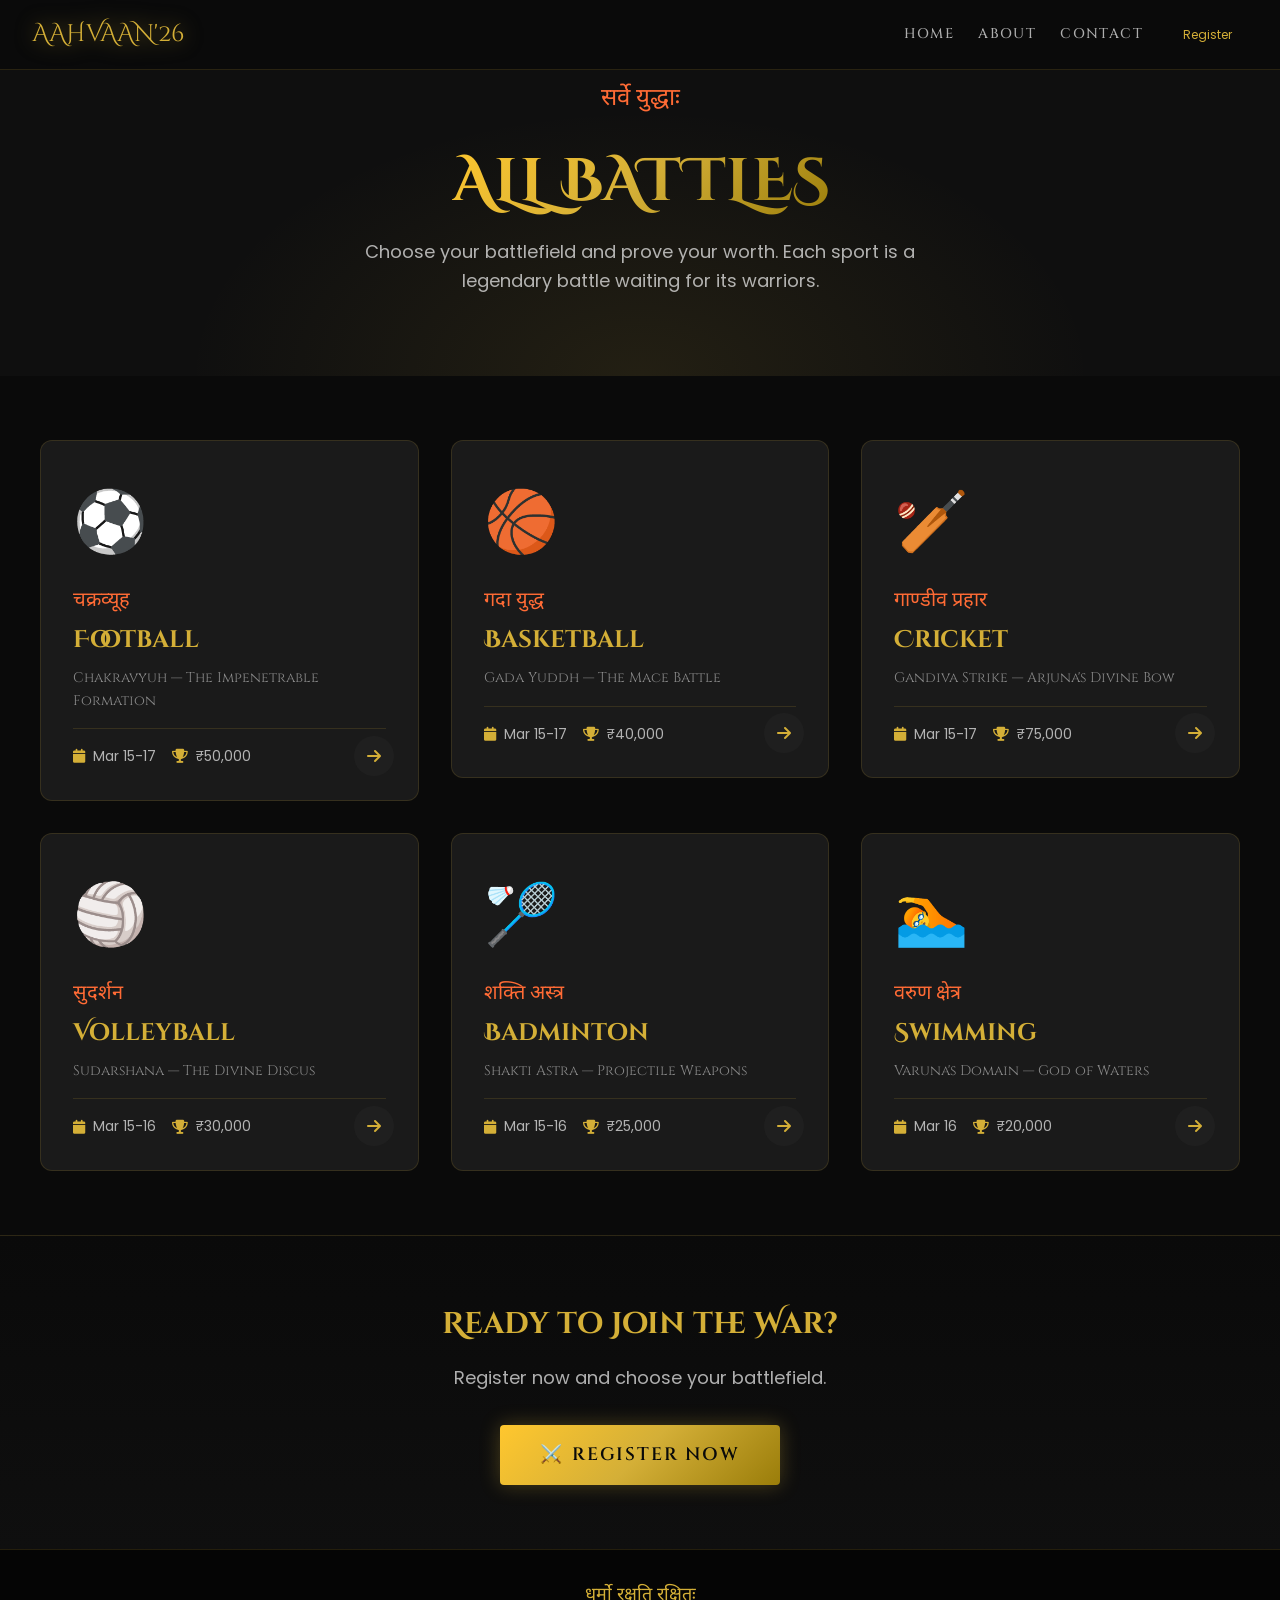
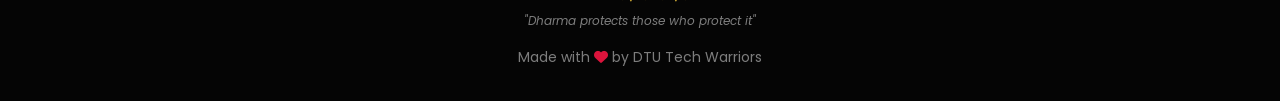
==== events.html @ fdb8b576 "Initial commit: Mahabharata themed website" ====
<!DOCTYPE html>
<html lang="en">

<head>
    <meta charset="UTF-8">
    <meta name="viewport" content="width=device-width, initial-scale=1.0">
    <title>All Battles | AAHVAAN'26</title>
    <meta name="description"
        content="Explore all sports events at AAHVAAN'26 - DTU's epic sports festival themed around the Mahabharata.">

    <link rel="icon" type="image/x-icon"
        href="data:image/svg+xml,<svg xmlns='http://www.w3.org/2000/svg' viewBox='0 0 100 100'><text y='.9em' font-size='90'>⚔️</text></svg>">
    <link href="https://cdnjs.cloudflare.com/ajax/libs/font-awesome/6.4.0/css/all.min.css" rel="stylesheet">
    <link rel="stylesheet" href="css/mahabharata-theme.css">
    <link rel="stylesheet" href="css/sections.css">
    <link rel="stylesheet" href="css/event-page.css">
    <link rel="stylesheet" href="css/responsive.css">

    <style>
        .events-hero {
            min-height: 40vh;
            display: flex;
            flex-direction: column;
            align-items: center;
            justify-content: center;
            text-align: center;
            padding: var(--space-20) var(--space-4);
            background:
                radial-gradient(ellipse at 50% 100%, rgba(212, 175, 55, 0.1) 0%, transparent 50%),
                var(--dark-600);
        }

        .events-hero-title {
            font-family: var(--font-display);
            font-size: clamp(var(--font-size-4xl), 8vw, var(--font-size-6xl));
            background: var(--gradient-gold);
            -webkit-background-clip: text;
            -webkit-text-fill-color: transparent;
            background-clip: text;
            margin-bottom: var(--space-2);
        }

        .events-hero-sanskrit {
            font-family: var(--font-hindi);
            font-size: var(--font-size-2xl);
            color: var(--fire-500);
            margin-bottom: var(--space-4);
        }

        .events-hero-subtitle {
            font-family: var(--font-body);
            font-size: var(--font-size-lg);
            color: var(--color-text-secondary);
            max-width: 600px;
        }

        .events-grid-section {
            background: var(--dark-700);
            padding: var(--space-16) var(--space-4);
        }

        .events-grid-container {
            max-width: 1200px;
            margin: 0 auto;
        }

        .events-grid {
            display: grid;
            grid-template-columns: repeat(auto-fill, minmax(350px, 1fr));
            gap: var(--space-8);
        }

        .event-card-link {
            text-decoration: none;
            display: block;
        }

        .event-grid-card {
            position: relative;
            padding: var(--space-8);
            background: var(--dark-400);
            border: 1px solid var(--color-border-subtle);
            border-radius: var(--radius-lg);
            transition: all var(--transition-base);
            overflow: hidden;
        }

        .event-grid-card::before {
            content: '';
            position: absolute;
            top: 0;
            left: 0;
            right: 0;
            height: 4px;
            background: var(--gradient-gold);
            opacity: 0;
            transition: opacity var(--transition-base);
        }

        .event-grid-card:hover {
            border-color: var(--gold-500);
            transform: translateY(-5px);
            box-shadow: var(--shadow-gold);
        }

        .event-grid-card:hover::before {
            opacity: 1;
        }

        .event-card-icon {
            font-size: 60px;
            margin-bottom: var(--space-4);
        }

        .event-card-sanskrit {
            font-family: var(--font-hindi);
            font-size: var(--font-size-xl);
            color: var(--fire-500);
            margin-bottom: var(--space-1);
        }

        .event-card-name {
            font-family: var(--font-display);
            font-size: var(--font-size-2xl);
            color: var(--gold-500);
            margin-bottom: var(--space-2);
        }

        .event-card-battle {
            font-family: var(--font-heading);
            font-size: var(--font-size-sm);
            color: var(--color-text-muted);
            margin-bottom: var(--space-4);
        }

        .event-card-meta {
            display: flex;
            flex-wrap: wrap;
            gap: var(--space-4);
            padding-top: var(--space-4);
            border-top: 1px solid var(--color-border-subtle);
        }

        .event-card-meta-item {
            display: flex;
            align-items: center;
            gap: var(--space-2);
            font-size: var(--font-size-sm);
            color: var(--color-text-secondary);
        }

        .event-card-meta-item i {
            color: var(--gold-500);
        }

        .event-card-arrow {
            position: absolute;
            bottom: var(--space-6);
            right: var(--space-6);
            width: 40px;
            height: 40px;
            display: flex;
            align-items: center;
            justify-content: center;
            background: var(--dark-300);
            border-radius: var(--radius-full);
            color: var(--gold-500);
            transition: all var(--transition-base);
        }

        .event-grid-card:hover .event-card-arrow {
            background: var(--gold-500);
            color: var(--dark-700);
        }

        @media (max-width: 768px) {
            .events-grid {
                grid-template-columns: 1fr;
            }
        }
    </style>
</head>

<body>

    <nav class="nav" id="nav">
        <div class="left">
            <a href="index.html"
                style="font-family: var(--font-display); font-size: 1.5rem; color: var(--gold-500); filter: var(--glow-gold); text-decoration: none;">AAHVAAN'26</a>
        </div>
        <div class="right">
            <a class="nav-link" href="index.html">Home</a>
            <a class="nav-link" href="index.html#about">About</a>
            <a class="nav-link" href="index.html#contact">Contact</a>
            <a class="regist" href="register.html">Register</a>
        </div>
    </nav>

    <section class="events-hero">
        <div class="events-hero-sanskrit">सर्वे युद्धाः</div>
        <h1 class="events-hero-title">ALL BATTLES</h1>
        <p class="events-hero-subtitle">Choose your battlefield and prove your worth. Each sport is a legendary battle
            waiting for its warriors.</p>
    </section>

    <section class="events-grid-section">
        <div class="events-grid-container">
            <div class="events-grid">

                <a href="events/football.html" class="event-card-link">
                    <div class="event-grid-card">
                        <div class="event-card-icon">⚽</div>
                        <div class="event-card-sanskrit">चक्रव्यूह</div>
                        <h2 class="event-card-name">Football</h2>
                        <p class="event-card-battle">Chakravyuh — The Impenetrable Formation</p>
                        <div class="event-card-meta">
                            <div class="event-card-meta-item"><i class="fas fa-calendar"></i> Mar 15-17</div>
                            <div class="event-card-meta-item"><i class="fas fa-trophy"></i> ₹50,000</div>
                        </div>
                        <div class="event-card-arrow"><i class="fas fa-arrow-right"></i></div>
                    </div>
                </a>

                <a href="events/basketball.html" class="event-card-link">
                    <div class="event-grid-card">
                        <div class="event-card-icon">🏀</div>
                        <div class="event-card-sanskrit">गदा युद्ध</div>
                        <h2 class="event-card-name">Basketball</h2>
                        <p class="event-card-battle">Gada Yuddh — The Mace Battle</p>
                        <div class="event-card-meta">
                            <div class="event-card-meta-item"><i class="fas fa-calendar"></i> Mar 15-17</div>
                            <div class="event-card-meta-item"><i class="fas fa-trophy"></i> ₹40,000</div>
                        </div>
                        <div class="event-card-arrow"><i class="fas fa-arrow-right"></i></div>
                    </div>
                </a>

                <a href="events/cricket.html" class="event-card-link">
                    <div class="event-grid-card">
                        <div class="event-card-icon">🏏</div>
                        <div class="event-card-sanskrit">गाण्डीव प्रहार</div>
                        <h2 class="event-card-name">Cricket</h2>
                        <p class="event-card-battle">Gandiva Strike — Arjuna's Divine Bow</p>
                        <div class="event-card-meta">
                            <div class="event-card-meta-item"><i class="fas fa-calendar"></i> Mar 15-17</div>
                            <div class="event-card-meta-item"><i class="fas fa-trophy"></i> ₹75,000</div>
                        </div>
                        <div class="event-card-arrow"><i class="fas fa-arrow-right"></i></div>
                    </div>
                </a>

                <a href="events/volleyball.html" class="event-card-link">
                    <div class="event-grid-card">
                        <div class="event-card-icon">🏐</div>
                        <div class="event-card-sanskrit">सुदर्शन</div>
                        <h2 class="event-card-name">Volleyball</h2>
                        <p class="event-card-battle">Sudarshana — The Divine Discus</p>
                        <div class="event-card-meta">
                            <div class="event-card-meta-item"><i class="fas fa-calendar"></i> Mar 15-16</div>
                            <div class="event-card-meta-item"><i class="fas fa-trophy"></i> ₹30,000</div>
                        </div>
                        <div class="event-card-arrow"><i class="fas fa-arrow-right"></i></div>
                    </div>
                </a>

                <a href="events/badminton.html" class="event-card-link">
                    <div class="event-grid-card">
                        <div class="event-card-icon">🏸</div>
                        <div class="event-card-sanskrit">शक्ति अस्त्र</div>
                        <h2 class="event-card-name">Badminton</h2>
                        <p class="event-card-battle">Shakti Astra — Projectile Weapons</p>
                        <div class="event-card-meta">
                            <div class="event-card-meta-item"><i class="fas fa-calendar"></i> Mar 15-16</div>
                            <div class="event-card-meta-item"><i class="fas fa-trophy"></i> ₹25,000</div>
                        </div>
                        <div class="event-card-arrow"><i class="fas fa-arrow-right"></i></div>
                    </div>
                </a>

                <a href="events/swimming.html" class="event-card-link">
                    <div class="event-grid-card">
                        <div class="event-card-icon">🏊</div>
                        <div class="event-card-sanskrit">वरुण क्षेत्र</div>
                        <h2 class="event-card-name">Swimming</h2>
                        <p class="event-card-battle">Varuna's Domain — God of Waters</p>
                        <div class="event-card-meta">
                            <div class="event-card-meta-item"><i class="fas fa-calendar"></i> Mar 16</div>
                            <div class="event-card-meta-item"><i class="fas fa-trophy"></i> ₹20,000</div>
                        </div>
                        <div class="event-card-arrow"><i class="fas fa-arrow-right"></i></div>
                    </div>
                </a>

            </div>
        </div>
    </section>

    <section class="register-cta">
        <h2 class="register-cta-title">Ready to Join the War?</h2>
        <p class="register-cta-text">Register now and choose your battlefield.</p>
        <a href="register.html" class="btn-war"><span>⚔️</span> Register Now</a>
    </section>

    <footer>
        <div class="footer-quote">
            <div class="footer-quote-sanskrit">धर्मो रक्षति रक्षितः</div>
            <div class="footer-quote-english">"Dharma protects those who protect it"</div>
        </div>
        <div class="love">Made with <i class="fa fa-heart"></i> by DTU Tech Warriors</div>
    </footer>

    <script src="js/main.js"></script>
</body>

</html>
---- css/mahabharata-theme.css ----
/* ====================================
   AAHVAAN'26 - MAHABHARATA THEME
   Epic Kurukshetra Battlefield Aesthetics
   ==================================== */

/* Google Fonts Import */
@import url('https://fonts.googleapis.com/css2?family=Cinzel+Decorative:wght@400;700;900&family=Cinzel:wght@400;500;600;700&family=Poppins:wght@300;400;500;600;700&family=Noto+Sans+Devanagari:wght@400;500;600;700&display=swap');

:root {
    /* ========================================
       KURUKSHETRA COLOR PALETTE
       ======================================== */
    
    /* Primary Colors - Royal Golds */
    --gold-50: #FFF9E6;
    --gold-100: #FFEFB8;
    --gold-200: #FFE08A;
    --gold-300: #FFD15C;
    --gold-400: #FFC72E;
    --gold-500: #D4AF37; /* Royal Gold - Primary */
    --gold-600: #B8960F;
    --gold-700: #9A7D0A;
    --gold-800: #7C6408;
    --gold-900: #5E4B06;
    
    /* War Crimsons */
    --crimson-50: #FFE5E5;
    --crimson-100: #FFCCCC;
    --crimson-200: #FF9999;
    --crimson-300: #FF6666;
    --crimson-400: #FF3333;
    --crimson-500: #DC143C; /* Blood Crimson */
    --crimson-600: #B91C1C;
    --crimson-700: #8B0000; /* Deep Blood */
    --crimson-800: #5C0000;
    --crimson-900: #2D0000;
    
    /* Fire & Ember */
    --fire-50: #FFF7ED;
    --fire-100: #FFEDD5;
    --fire-200: #FED7AA;
    --fire-300: #FDBA74;
    --fire-400: #FB923C;
    --fire-500: #FF6B35; /* Deep Saffron */
    --fire-600: #EA580C;
    --fire-700: #C2410C;
    --fire-800: #9A3412;
    --fire-900: #7C2D12;
    
    /* Bronze & Metallic */
    --bronze-50: #FDF4E7;
    --bronze-100: #F9E4C8;
    --bronze-200: #F2CFA0;
    --bronze-300: #E6B578;
    --bronze-400: #D69E5C;
    --bronze-500: #CD7F32; /* Ancient Bronze */
    --bronze-600: #A66429;
    --bronze-700: #7F4C20;
    --bronze-800: #593517;
    --bronze-900: #33200E;
    
    /* Dark Battlefield */
    --dark-50: #3A3A3A;
    --dark-100: #2F2F2F;
    --dark-200: #2A2A2A; /* Ash */
    --dark-300: #1F1F1F;
    --dark-400: #1A1A1A; /* Smoke Gray */
    --dark-500: #141414;
    --dark-600: #0F0F0F;
    --dark-700: #0A0A0A; /* Midnight Black */
    --dark-800: #050505;
    --dark-900: #000000;
    
    /* Ember Orange */
    --ember: #FF4500;
    --ember-glow: rgba(255, 69, 0, 0.6);
    
    /* ========================================
       SEMANTIC COLOR TOKENS
       ======================================== */
    --color-background: var(--dark-700);
    --color-surface: var(--dark-400);
    --color-surface-elevated: var(--dark-200);
    --color-text: #F5F5F5;
    --color-text-secondary: rgba(245, 245, 245, 0.7);
    --color-text-muted: rgba(245, 245, 245, 0.5);
    --color-primary: var(--gold-500);
    --color-primary-hover: var(--gold-400);
    --color-primary-active: var(--gold-600);
    --color-accent: var(--fire-500);
    --color-accent-hover: var(--fire-400);
    --color-danger: var(--crimson-500);
    --color-border: rgba(212, 175, 55, 0.3);
    --color-border-subtle: rgba(212, 175, 55, 0.15);
    
    /* ========================================
       GRADIENT DEFINITIONS
       ======================================== */
    --gradient-gold: linear-gradient(135deg, var(--gold-400) 0%, var(--gold-500) 50%, var(--gold-700) 100%);
    --gradient-gold-shine: linear-gradient(90deg, transparent 0%, rgba(255, 255, 255, 0.4) 50%, transparent 100%);
    --gradient-fire: linear-gradient(135deg, var(--fire-400) 0%, var(--fire-500) 50%, var(--crimson-600) 100%);
    --gradient-battlefield: linear-gradient(180deg, 
        var(--dark-700) 0%, 
        var(--dark-600) 30%, 
        rgba(139, 0, 0, 0.1) 60%, 
        var(--dark-700) 100%);
    --gradient-smoke: linear-gradient(180deg, 
        transparent 0%, 
        rgba(26, 26, 26, 0.5) 50%, 
        rgba(10, 10, 10, 0.9) 100%);
    --gradient-hero-overlay: linear-gradient(180deg,
        rgba(10, 10, 10, 0.3) 0%,
        rgba(10, 10, 10, 0.1) 40%,
        rgba(10, 10, 10, 0.5) 70%,
        rgba(10, 10, 10, 0.95) 100%);
    
    /* ========================================
       TYPOGRAPHY
       ======================================== */
    --font-display: 'Cinzel Decorative', serif;
    --font-heading: 'Cinzel', serif;
    --font-body: 'Poppins', sans-serif;
    --font-hindi: 'Noto Sans Devanagari', sans-serif;
    
    --font-size-xs: 0.75rem;
    --font-size-sm: 0.875rem;
    --font-size-base: 1rem;
    --font-size-lg: 1.125rem;
    --font-size-xl: 1.25rem;
    --font-size-2xl: 1.5rem;
    --font-size-3xl: 1.875rem;
    --font-size-4xl: 2.25rem;
    --font-size-5xl: 3rem;
    --font-size-6xl: 3.75rem;
    --font-size-7xl: 4.5rem;
    --font-size-8xl: 6rem;
    
    --font-weight-light: 300;
    --font-weight-normal: 400;
    --font-weight-medium: 500;
    --font-weight-semibold: 600;
    --font-weight-bold: 700;
    --font-weight-black: 900;
    
    /* ========================================
       SPACING
       ======================================== */
    --space-1: 0.25rem;
    --space-2: 0.5rem;
    --space-3: 0.75rem;
    --space-4: 1rem;
    --space-5: 1.25rem;
    --space-6: 1.5rem;
    --space-8: 2rem;
    --space-10: 2.5rem;
    --space-12: 3rem;
    --space-16: 4rem;
    --space-20: 5rem;
    --space-24: 6rem;
    
    /* ========================================
       EFFECTS & SHADOWS
       ======================================== */
    --shadow-gold: 0 0 20px rgba(212, 175, 55, 0.3);
    --shadow-gold-strong: 0 0 40px rgba(212, 175, 55, 0.5);
    --shadow-ember: 0 0 30px rgba(255, 69, 0, 0.4);
    --shadow-crimson: 0 0 20px rgba(220, 20, 60, 0.3);
    --shadow-dark: 0 10px 40px rgba(0, 0, 0, 0.5);
    --shadow-card: 0 4px 20px rgba(0, 0, 0, 0.4), 0 0 1px rgba(212, 175, 55, 0.3);
    
    --glow-gold: drop-shadow(0 0 10px rgba(212, 175, 55, 0.6));
    --glow-fire: drop-shadow(0 0 15px rgba(255, 107, 53, 0.5));
    --glow-ember: drop-shadow(0 0 20px rgba(255, 69, 0, 0.7));
    
    /* ========================================
       BORDERS & RADIUS
       ======================================== */
    --radius-sm: 4px;
    --radius-md: 8px;
    --radius-lg: 12px;
    --radius-xl: 16px;
    --radius-2xl: 24px;
    --radius-full: 9999px;
    
    --border-ornate: 2px solid var(--gold-500);
    --border-subtle: 1px solid var(--color-border-subtle);
    
    /* ========================================
       TRANSITIONS
       ======================================== */
    --transition-fast: 150ms ease;
    --transition-base: 250ms ease;
    --transition-slow: 400ms ease;
    --transition-epic: 800ms cubic-bezier(0.16, 1, 0.3, 1);
    
    /* ========================================
       Z-INDEX LAYERS
       ======================================== */
    --z-background: -1;
    --z-base: 0;
    --z-particles: 10;
    --z-content: 20;
    --z-header: 100;
    --z-overlay: 500;
    --z-modal: 1000;
    --z-loader: 9999;
}

/* ========================================
   BASE RESETS
   ======================================== */
*, *::before, *::after {
    margin: 0;
    padding: 0;
    box-sizing: border-box;
}

html {
    scroll-behavior: smooth;
    scrollbar-width: thin;
    scrollbar-color: var(--gold-500) var(--dark-600);
    font-size: 16px;
}

html::-webkit-scrollbar {
    width: 8px;
}

html::-webkit-scrollbar-track {
    background: var(--dark-600);
}

html::-webkit-scrollbar-thumb {
    background: var(--gold-500);
    border-radius: var(--radius-full);
}

html::-webkit-scrollbar-thumb:hover {
    background: var(--gold-400);
}

body {
    font-family: var(--font-body);
    background: var(--color-background);
    color: var(--color-text);
    line-height: 1.6;
    overflow-x: hidden;
    min-height: 100vh;
}

img {
    max-width: 100%;
    height: auto;
    display: block;
}

a {
    color: var(--color-primary);
    text-decoration: none;
    transition: color var(--transition-fast);
}

a:hover {
    color: var(--color-primary-hover);
}

/* ========================================
   TYPOGRAPHY UTILITIES
   ======================================== */
.font-display {
    font-family: var(--font-display);
}

.font-heading {
    font-family: var(--font-heading);
}

.font-hindi {
    font-family: var(--font-hindi);
}

.text-gold {
    color: var(--gold-500);
}

.text-gradient-gold {
    background: var(--gradient-gold);
    -webkit-background-clip: text;
    -webkit-text-fill-color: transparent;
    background-clip: text;
}

.text-fire {
    color: var(--fire-500);
}

.text-crimson {
    color: var(--crimson-500);
}

/* ========================================
   BUTTON STYLES
   ======================================== */
.btn-war {
    display: inline-flex;
    align-items: center;
    justify-content: center;
    gap: var(--space-2);
    padding: var(--space-3) var(--space-6);
    font-family: var(--font-heading);
    font-size: var(--font-size-sm);
    font-weight: var(--font-weight-semibold);
    text-transform: uppercase;
    letter-spacing: 0.1em;
    color: var(--dark-700);
    background: var(--gradient-gold);
    border: none;
    border-radius: var(--radius-sm);
    cursor: pointer;
    position: relative;
    overflow: hidden;
    transition: all var(--transition-base);
    box-shadow: var(--shadow-gold);
}

.btn-war::before {
    content: '';
    position: absolute;
    top: 0;
    left: -100%;
    width: 100%;
    height: 100%;
    background: var(--gradient-gold-shine);
    transition: left var(--transition-slow);
}

.btn-war:hover {
    transform: translateY(-2px);
    box-shadow: var(--shadow-gold-strong);
}

.btn-war:hover::before {
    left: 100%;
}

.btn-war:active {
    transform: translateY(0);
}

.btn-war-outline {
    display: inline-flex;
    align-items: center;
    justify-content: center;
    gap: var(--space-2);
    padding: var(--space-3) var(--space-6);
    font-family: var(--font-heading);
    font-size: var(--font-size-sm);
    font-weight: var(--font-weight-semibold);
    text-transform: uppercase;
    letter-spacing: 0.1em;
    color: var(--gold-500);
    background: transparent;
    border: 2px solid var(--gold-500);
    border-radius: var(--radius-sm);
    cursor: pointer;
    transition: all var(--transition-base);
}

.btn-war-outline:hover {
    background: var(--gold-500);
    color: var(--dark-700);
    box-shadow: var(--shadow-gold);
}

/* ========================================
   KEYFRAME ANIMATIONS
   ======================================== */

/* Ember Float Animation */
@keyframes emberFloat {
    0% {
        transform: translateY(100vh) translateX(0) scale(0);
        opacity: 0;
    }
    10% {
        opacity: 1;
        transform: translateY(90vh) translateX(10px) scale(1);
    }
    90% {
        opacity: 0.8;
    }
    100% {
        transform: translateY(-10vh) translateX(-20px) scale(0.5);
        opacity: 0;
    }
}

/* Arrow Rain Animation */
@keyframes arrowFall {
    0% {
        transform: translateY(-100px) translateX(-50px) rotate(45deg);
        opacity: 0;
    }
    10% {
        opacity: 0.6;
    }
    90% {
        opacity: 0.4;
    }
    100% {
        transform: translateY(100vh) translateX(100px) rotate(45deg);
        opacity: 0;
    }
}

/* Smoke Drift */
@keyframes smokeDrift {
    0% {
        transform: translateX(0) translateY(0) scale(1);
        opacity: 0.3;
    }
    50% {
        transform: translateX(30px) translateY(-20px) scale(1.2);
        opacity: 0.2;
    }
    100% {
        transform: translateX(0) translateY(0) scale(1);
        opacity: 0.3;
    }
}

/* Golden Pulse */
@keyframes goldenPulse {
    0%, 100% {
        box-shadow: 0 0 20px rgba(212, 175, 55, 0.3);
    }
    50% {
        box-shadow: 0 0 40px rgba(212, 175, 55, 0.6);
    }
}

/* Fire Flicker */
@keyframes fireFlicker {
    0%, 100% {
        opacity: 1;
        filter: brightness(1);
    }
    25% {
        opacity: 0.9;
        filter: brightness(1.1);
    }
    50% {
        opacity: 1;
        filter: brightness(0.95);
    }
    75% {
        opacity: 0.95;
        filter: brightness(1.05);
    }
}

/* Lightning Flash */
@keyframes lightningFlash {
    0%, 100% {
        opacity: 0;
    }
    5% {
        opacity: 1;
    }
    10% {
        opacity: 0;
    }
    15% {
        opacity: 0.8;
    }
    20% {
        opacity: 0;
    }
}

/* Warrior Idle Animation */
@keyframes warriorIdle {
    0%, 100% {
        transform: translateY(0);
    }
    50% {
        transform: translateY(-5px);
    }
}

/* Text Reveal */
@keyframes textReveal {
    0% {
        clip-path: inset(0 100% 0 0);
    }
    100% {
        clip-path: inset(0 0 0 0);
    }
}

/* Fade In Up */
@keyframes fadeInUp {
    0% {
        opacity: 0;
        transform: translateY(30px);
    }
    100% {
        opacity: 1;
        transform: translateY(0);
    }
}

/* Scale In */
@keyframes scaleIn {
    0% {
        opacity: 0;
        transform: scale(0.9);
    }
    100% {
        opacity: 1;
        transform: scale(1);
    }
}

/* Rotate Slow */
@keyframes rotateSlow {
    0% {
        transform: rotate(0deg);
    }
    100% {
        transform: rotate(360deg);
    }
}

/* Shimmer Effect */
@keyframes shimmer {
    0% {
        background-position: -200% center;
    }
    100% {
        background-position: 200% center;
    }
}

/* War Drums Pulse */
@keyframes warDrumPulse {
    0%, 100% {
        transform: scale(1);
    }
    10% {
        transform: scale(1.02);
    }
    20% {
        transform: scale(1);
    }
}

/* ========================================
   PARTICLE CONTAINERS
   ======================================== */
.ember-container {
    position: fixed;
    top: 0;
    left: 0;
    width: 100%;
    height: 100%;
    pointer-events: none;
    z-index: var(--z-particles);
    overflow: hidden;
}

.ember {
    position: absolute;
    width: 4px;
    height: 4px;
    background: var(--ember);
    border-radius: 50%;
    box-shadow: 0 0 6px var(--ember), 0 0 12px var(--ember-glow);
    animation: emberFloat linear infinite;
}

.arrow-container {
    position: fixed;
    top: 0;
    left: 0;
    width: 100%;
    height: 100%;
    pointer-events: none;
    z-index: var(--z-particles);
    overflow: hidden;
    opacity: 0.3;
}

.arrow {
    position: absolute;
    width: 40px;
    height: 2px;
    background: linear-gradient(90deg, transparent, var(--gold-500), var(--gold-300));
    animation: arrowFall linear infinite;
}

.arrow::before {
    content: '';
    position: absolute;
    right: 0;
    top: -3px;
    border: 4px solid transparent;
    border-left: 8px solid var(--gold-300);
}

/* ========================================
   SECTION STYLES
   ======================================== */
section {
    position: relative;
    overflow: hidden;
}

.section-header {
    font-family: var(--font-display);
    font-size: clamp(var(--font-size-3xl), 5vw, var(--font-size-5xl));
    font-weight: var(--font-weight-bold);
    text-align: center;
    color: var(--gold-500);
    text-shadow: 0 0 30px rgba(212, 175, 55, 0.3);
    margin-bottom: var(--space-4);
    letter-spacing: 0.1em;
}

.section-header-hindi {
    font-family: var(--font-hindi);
    font-size: var(--font-size-lg);
    color: var(--color-text-secondary);
    text-align: center;
    margin-bottom: var(--space-8);
}

.section-divider {
    display: flex;
    align-items: center;
    justify-content: center;
    gap: var(--space-4);
    margin: var(--space-8) 0;
}

.section-divider::before,
.section-divider::after {
    content: '';
    flex: 1;
    max-width: 200px;
    height: 1px;
    background: linear-gradient(90deg, transparent, var(--gold-500), transparent);
}

.divider-icon {
    color: var(--gold-500);
    font-size: var(--font-size-2xl);
    filter: var(--glow-gold);
}

/* ========================================
   CARD STYLES (War Themed)
   ======================================== */
.war-card {
    background: var(--dark-300);
    border: 1px solid var(--color-border-subtle);
    border-radius: var(--radius-lg);
    padding: var(--space-6);
    position: relative;
    overflow: hidden;
    transition: all var(--transition-base);
}

.war-card::before {
    content: '';
    position: absolute;
    top: 0;
    left: 0;
    right: 0;
    height: 3px;
    background: var(--gradient-gold);
    transform: scaleX(0);
    transform-origin: left;
    transition: transform var(--transition-base);
}

.war-card:hover {
    border-color: var(--gold-500);
    box-shadow: var(--shadow-card);
    transform: translateY(-4px);
}

.war-card:hover::before {
    transform: scaleX(1);
}

/* Ornamental corners for cards */
.ornate-corners {
    position: relative;
}

.ornate-corners::before,
.ornate-corners::after {
    content: '◆';
    position: absolute;
    color: var(--gold-500);
    font-size: 12px;
    opacity: 0.6;
}

.ornate-corners::before {
    top: -6px;
    left: -6px;
}

.ornate-corners::after {
    bottom: -6px;
    right: -6px;
}

/* ========================================
   UTILITY CLASSES
   ======================================== */
.container {
    width: 100%;
    max-width: 1400px;
    margin: 0 auto;
    padding: 0 var(--space-4);
}

.flex {
    display: flex;
}

.flex-col {
    flex-direction: column;
}

.items-center {
    align-items: center;
}

.justify-center {
    justify-content: center;
}

.justify-between {
    justify-content: space-between;
}

.text-center {
    text-align: center;
}

.sr-only {
    position: absolute;
    width: 1px;
    height: 1px;
    padding: 0;
    margin: -1px;
    overflow: hidden;
    clip: rect(0, 0, 0, 0);
    white-space: nowrap;
    border: 0;
}

/* Animation utility classes */
.animate-pulse-gold {
    animation: goldenPulse 2s ease-in-out infinite;
}

.animate-flicker {
    animation: fireFlicker 0.5s ease-in-out infinite;
}

.animate-float {
    animation: warriorIdle 3s ease-in-out infinite;
}

.animate-shimmer {
    background: linear-gradient(
        90deg,
        transparent 0%,
        rgba(212, 175, 55, 0.3) 50%,
        transparent 100%
    );
    background-size: 200% 100%;
    animation: shimmer 2s linear infinite;
}
---- css/sections.css ----
/* ====================================
   AAHVAAN'26 - SECTIONS
   General Section Styling
   ==================================== */

/* ========================================
   BASE SECTION STYLES
   ======================================== */
section {
  position: relative;
  overflow: hidden;
}

.sec-head {
  position: relative;
  padding: var(--space-20) var(--space-4);
  min-height: 100vh;
  display: flex;
  flex-direction: column;
  align-items: center;
  justify-content: center;
}

.sec-head img {
  position: absolute;
  top: 0;
  left: 0;
  width: 100%;
  height: 100%;
  object-fit: cover;
  z-index: 0;
  opacity: 0.15;
}

/* ========================================
   SECTION HEADERS
   ======================================== */
.sec-header {
  position: relative;
  z-index: 10;
  font-family: var(--font-display);
  font-size: clamp(var(--font-size-3xl), 6vw, var(--font-size-5xl));
  font-weight: var(--font-weight-bold);
  letter-spacing: 0.15em;
  text-align: center;
  color: var(--gold-500);
  text-shadow: 0 0 40px rgba(212, 175, 55, 0.3);
  margin-bottom: var(--space-4);
}

/* Golden underline decoration */
.sec-header::after {
  content: '';
  display: block;
  width: 120px;
  height: 3px;
  background: var(--gradient-gold);
  margin: var(--space-4) auto 0;
  box-shadow: 0 0 10px rgba(212, 175, 55, 0.4);
}

/* Crossed swords divider */
.section-swords-divider {
  display: flex;
  align-items: center;
  justify-content: center;
  gap: var(--space-4);
  margin: var(--space-6) 0 var(--space-10);
  position: relative;
  z-index: 10;
}

.section-swords-divider::before,
.section-swords-divider::after {
  content: '';
  width: 80px;
  height: 1px;
  background: linear-gradient(90deg, transparent, var(--gold-500), transparent);
}

.sword-icon {
  font-size: 24px;
  color: var(--gold-500);
  filter: var(--glow-gold);
}

/* ========================================
   ABOUT SECTION
   ======================================== */
.about {
  background: var(--dark-700);
  position: relative;
}

.about::before {
  content: '';
  position: absolute;
  top: 0;
  left: 0;
  width: 100%;
  height: 100%;
  background:
    radial-gradient(ellipse at 20% 50%, rgba(139, 0, 0, 0.08) 0%, transparent 50%),
    radial-gradient(ellipse at 80% 50%, rgba(212, 175, 55, 0.05) 0%, transparent 50%),
    var(--dark-600);
  z-index: 1;
}

.about-bg,
.about-bg-phone {
  opacity: 0.1;
  filter: saturate(0.5);
}

#about-txt {
  position: relative;
  z-index: 10;
  max-width: 800px;
  margin: 0 auto;
  text-align: center;
}

.about-par {
  font-family: var(--font-body);
  font-size: var(--font-size-lg);
  line-height: 1.8;
  color: var(--color-text-secondary);
  margin-bottom: var(--space-6);
}

.about-par strong {
  color: var(--gold-500);
  font-weight: var(--font-weight-semibold);
}

/* About section quote */
.about-quote {
  position: relative;
  padding: var(--space-8);
  margin: var(--space-8) 0;
  background: var(--dark-400);
  border-left: 4px solid var(--gold-500);
  border-radius: 0 var(--radius-lg) var(--radius-lg) 0;
}

.about-quote-sanskrit {
  font-family: var(--font-hindi);
  font-size: var(--font-size-xl);
  color: var(--fire-500);
  margin-bottom: var(--space-2);
}

.about-quote-english {
  font-family: var(--font-body);
  font-size: var(--font-size-base);
  color: var(--color-text-muted);
  font-style: italic;
}

/* Stats container */
#about-line {
  display: none;
}

#about-right {
  position: relative;
  z-index: 10;
  margin-top: var(--space-10);
}

#about-car-cont {
  display: flex;
  justify-content: center;
  gap: var(--space-8);
  flex-wrap: wrap;
}

.about-stat {
  text-align: center;
  padding: var(--space-6);
  background: var(--dark-400);
  border: 1px solid var(--color-border-subtle);
  border-radius: var(--radius-lg);
  min-width: 150px;
  transition: all var(--transition-base);
}

.about-stat:hover {
  border-color: var(--gold-500);
  box-shadow: var(--shadow-gold);
  transform: translateY(-5px);
}

.about-stat-number {
  font-family: var(--font-display);
  font-size: var(--font-size-4xl);
  font-weight: var(--font-weight-bold);
  color: var(--gold-500);
  text-shadow: 0 0 20px rgba(212, 175, 55, 0.4);
}

.about-stat-label {
  font-family: var(--font-heading);
  font-size: var(--font-size-sm);
  color: var(--color-text-muted);
  text-transform: uppercase;
  letter-spacing: 0.1em;
  margin-top: var(--space-2);
}

/* ========================================
   CONTACT SECTION
   ======================================== */
.contact {
  background: var(--dark-700);
  position: relative;
}

.contact::before {
  content: '';
  position: absolute;
  top: 0;
  left: 0;
  width: 100%;
  height: 100%;
  background:
    radial-gradient(ellipse at 50% 100%, rgba(212, 175, 55, 0.08) 0%, transparent 50%),
    var(--dark-600);
  z-index: 1;
}

.contactCont {
  position: relative;
  z-index: 10;
  display: flex;
  flex-wrap: wrap;
  justify-content: center;
  gap: var(--space-8);
  max-width: 1200px;
  margin: 0 auto;
  padding: 0 var(--space-4);
}

/* Contact Card */
.contDiv {
  background: var(--dark-400);
  border: 1px solid var(--color-border-subtle);
  border-radius: var(--radius-xl);
  padding: var(--space-8);
  text-align: center;
  min-width: 280px;
  max-width: 320px;
  transition: all var(--transition-base);
  position: relative;
  overflow: hidden;
}

.contDiv::before {
  content: '';
  position: absolute;
  top: 0;
  left: 0;
  width: 100%;
  height: 4px;
  background: var(--gradient-gold);
  transform: scaleX(0);
  transform-origin: left;
  transition: transform var(--transition-base);
}

.contDiv:hover {
  border-color: var(--gold-500);
  box-shadow: var(--shadow-card);
  transform: translateY(-8px);
}

.contDiv:hover::before {
  transform: scaleX(1);
}

/* Contact image */
.contactImgCont {
  width: 120px;
  height: 120px;
  margin: 0 auto var(--space-4);
  border-radius: var(--radius-full);
  overflow: hidden;
  border: 3px solid var(--gold-500);
  box-shadow: var(--shadow-gold);
}

.contactImg {
  width: 100%;
  height: 100%;
  object-fit: cover;
  filter: saturate(0.9);
  transition: filter var(--transition-base);
}

.contDiv:hover .contactImg {
  filter: saturate(1);
}

/* Contact name */
.contDiv .name {
  font-family: var(--font-heading);
  font-size: var(--font-size-xl);
  font-weight: var(--font-weight-bold);
  color: var(--gold-500);
  margin-bottom: var(--space-2);
  letter-spacing: 0.05em;
}

/* Contact department */
.contDiv .dept {
  font-family: var(--font-body);
  font-size: var(--font-size-sm);
  color: var(--color-text-muted);
  text-transform: uppercase;
  letter-spacing: 0.1em;
  margin-bottom: var(--space-4);
}

/* Contact details */
.contact-details {
  display: flex;
  flex-direction: column;
  gap: var(--space-2);
}

.contact-details a {
  font-family: var(--font-body);
  font-size: var(--font-size-sm);
  color: var(--color-text-secondary);
  transition: color var(--transition-base);
  display: flex;
  align-items: center;
  justify-content: center;
  gap: var(--space-2);
}

.contact-details a:hover {
  color: var(--gold-500);
}

.contact-details .number::before {
  content: '📞';
}

.contact-details .mail::before {
  content: '✉️';
}

/* ========================================
   FOOTER
   ======================================== */
footer {
  background: var(--dark-800);
  padding: var(--space-8) var(--space-4);
  border-top: 1px solid var(--color-border-subtle);
}

.love {
  text-align: center;
  font-family: var(--font-body);
  font-size: var(--font-size-sm);
  color: var(--color-text-muted);
}

.love i {
  color: var(--crimson-500);
  animation: heartBeat 1.5s ease-in-out infinite;
}

@keyframes heartBeat {

  0%,
  100% {
    transform: scale(1);
  }

  50% {
    transform: scale(1.2);
  }
}

.footer-quote {
  text-align: center;
  margin-bottom: var(--space-4);
}

.footer-quote-sanskrit {
  font-family: var(--font-hindi);
  font-size: var(--font-size-lg);
  color: var(--gold-500);
}

.footer-quote-english {
  font-family: var(--font-body);
  font-size: var(--font-size-xs);
  color: var(--color-text-muted);
  font-style: italic;
}

/* ========================================
   NAVIGATION
   ======================================== */
.nav {
  position: fixed;
  top: 0;
  left: 0;
  width: 100%;
  height: 70px;
  display: flex;
  align-items: center;
  justify-content: space-between;
  padding: 0 var(--space-8);
  background: rgba(10, 10, 10, 0.9);
  backdrop-filter: blur(10px);
  border-bottom: 1px solid var(--color-border-subtle);
  z-index: var(--z-header);
  transition: all var(--transition-base);
}

.nav.scrolled {
  background: rgba(10, 10, 10, 0.98);
  box-shadow: 0 5px 30px rgba(0, 0, 0, 0.3);
}

.nav .left {
  display: flex;
  align-items: center;
  gap: var(--space-4);
}

.nav-logo {
  height: 40px;
  width: auto;
  filter: var(--glow-gold);
}

.nav .right {
  display: flex;
  align-items: center;
  gap: var(--space-6);
}

.nav-link {
  font-family: var(--font-heading);
  font-size: var(--font-size-sm);
  font-weight: var(--font-weight-medium);
  color: var(--color-text-secondary);
  text-transform: uppercase;
  letter-spacing: 0.1em;
  transition: color var(--transition-base);
  position: relative;
}

.nav-link::after {
  content: '';
  position: absolute;
  bottom: -4px;
  left: 0;
  width: 0;
  height: 2px;
  background: var(--gold-500);
  transition: width var(--transition-base);
}

.nav-link:hover {
  color: var(--gold-500);
}

.nav-link:hover::after {
  width: 100%;
}

/* Nav Register Button */
.nav .regist {
  padding: var(--space-2) var(--space-4);
  font-size: var(--font-size-xs);
}

/* Hamburger Menu */
.ham-cont {
  display: none;
  cursor: pointer;
  padding: var(--space-2);
}

.hamburger {
  display: flex;
  flex-direction: column;
  gap: 5px;
}

.hamburger span {
  display: block;
  width: 24px;
  height: 2px;
  background: var(--gold-500);
  transition: all var(--transition-base);
}

.ham-cont.active .ham-1 {
  transform: rotate(45deg) translate(5px, 5px);
}

.ham-cont.active .ham-2 {
  opacity: 0;
}

.ham-cont.active .ham-3 {
  transform: rotate(-45deg) translate(5px, -5px);
}

/* ========================================
   HAMBURGER MENU OVERLAY
   ======================================== */
.ham-grid {
  position: fixed;
  top: 0;
  left: 0;
  width: 100vw;
  height: 100vh;
  background: rgba(10, 10, 10, 0.98);
  z-index: calc(var(--z-header) - 1);
  display: flex;
  flex-direction: column;
  align-items: center;
  justify-content: center;
  gap: var(--space-8);
  opacity: 0;
  pointer-events: none;
  transition: opacity var(--transition-base);
}

.ham-grid.active {
  opacity: 1;
  pointer-events: all;
}

.ham-logo {
  text-align: center;
}

.ham-logo span {
  font-family: var(--font-display);
  font-size: var(--font-size-2xl);
  color: var(--gold-500);
}

.ham-links {
  display: flex;
  flex-direction: column;
  align-items: center;
  gap: var(--space-4);
}

.ham-links a {
  font-family: var(--font-heading);
  font-size: var(--font-size-xl);
  color: var(--color-text);
  text-transform: uppercase;
  letter-spacing: 0.15em;
  transition: color var(--transition-base);
}

.ham-links a:hover {
  color: var(--gold-500);
}

.ham-icons {
  display: flex;
  gap: var(--space-4);
}

.ham-icon {
  width: 44px;
  height: 44px;
  display: flex;
  align-items: center;
  justify-content: center;
  border: 1px solid var(--color-border);
  border-radius: var(--radius-full);
  color: var(--color-text-secondary);
  font-size: var(--font-size-lg);
  transition: all var(--transition-base);
}

.ham-icon:hover {
  color: var(--gold-500);
  border-color: var(--gold-500);
  background: rgba(212, 175, 55, 0.1);
}

.ham-img,
.ham-text {
  display: none;
}

/* ========================================
   STARS CONTAINER (EMBER PARTICLES)
   ======================================== */
.stars-container {
  position: fixed;
  top: 0;
  left: 0;
  width: 100%;
  height: 100%;
  pointer-events: none;
  z-index: var(--z-particles);
  overflow: hidden;
}

/* ========================================
   FALLING SHAPES (ARROWS)
   ======================================== */
.falling-shapes {
  position: fixed;
  top: 0;
  left: 0;
  width: 100vw;
  height: 100vh;
  pointer-events: none;
  z-index: var(--z-particles);
  overflow: hidden;
  opacity: 0.15;
}

.falling-shapes img {
  display: none;
  /* Hide original beam images */
}

/* ========================================
   RESPONSIVE
   ======================================== */
@media (max-width: 1024px) {
  .nav-link {
    display: none;
  }

  .nav .regist {
    display: none;
  }

  .ham-cont {
    display: block;
  }
}

@media (max-width: 768px) {
  .sec-head {
    padding: var(--space-16) var(--space-4);
  }

  .contactCont {
    flex-direction: column;
    align-items: center;
  }

  .contDiv {
    width: 100%;
    max-width: 100%;
  }

  .nav {
    padding: 0 var(--space-4);
  }
}

@media (max-width: 480px) {
  .sec-header {
    letter-spacing: 0.1em;
  }

  .sec-header::after {
    width: 80px;
  }
}
---- css/event-page.css ----
/* ====================================
   AAHVAAN'26 - EVENT DETAIL PAGE
   Individual Event Page Styling
   ==================================== */

/* ========================================
   EVENT HERO
   ======================================== */
.event-hero {
    position: relative;
    min-height: 60vh;
    display: flex;
    flex-direction: column;
    align-items: center;
    justify-content: center;
    text-align: center;
    padding: var(--space-20) var(--space-4);
    background: var(--dark-700);
    overflow: hidden;
}

.event-hero::before {
    content: '';
    position: absolute;
    top: 0;
    left: 0;
    width: 100%;
    height: 100%;
    background:
        radial-gradient(ellipse at 50% 100%, rgba(212, 175, 55, 0.1) 0%, transparent 50%),
        radial-gradient(ellipse at 20% 50%, rgba(139, 0, 0, 0.1) 0%, transparent 40%),
        radial-gradient(ellipse at 80% 50%, rgba(255, 69, 0, 0.08) 0%, transparent 40%),
        var(--dark-600);
    z-index: 0;
}

.event-hero-content {
    position: relative;
    z-index: 10;
}

.event-icon {
    font-size: 80px;
    margin-bottom: var(--space-4);
    filter: drop-shadow(0 0 30px rgba(212, 175, 55, 0.5));
    animation: warriorIdle 3s ease-in-out infinite;
}

.event-sanskrit {
    font-family: var(--font-hindi);
    font-size: clamp(var(--font-size-2xl), 4vw, var(--font-size-4xl));
    color: var(--fire-500);
    margin-bottom: var(--space-2);
    text-shadow: 0 0 20px rgba(255, 107, 53, 0.4);
}

.event-title {
    font-family: var(--font-display);
    font-size: clamp(var(--font-size-4xl), 8vw, var(--font-size-7xl));
    font-weight: var(--font-weight-black);
    background: var(--gradient-gold);
    -webkit-background-clip: text;
    -webkit-text-fill-color: transparent;
    background-clip: text;
    letter-spacing: 0.1em;
    margin-bottom: var(--space-2);
}

.event-battle {
    font-family: var(--font-heading);
    font-size: var(--font-size-lg);
    color: var(--color-text-secondary);
    letter-spacing: 0.1em;
    margin-bottom: var(--space-6);
}

.event-meta {
    display: flex;
    flex-wrap: wrap;
    justify-content: center;
    gap: var(--space-6);
    margin-top: var(--space-4);
}

.event-meta-item {
    display: flex;
    align-items: center;
    gap: var(--space-2);
    font-family: var(--font-body);
    font-size: var(--font-size-sm);
    color: var(--color-text-secondary);
}

.event-meta-item i {
    color: var(--gold-500);
}

/* Back button */
.back-btn {
    position: absolute;
    top: var(--space-24);
    left: var(--space-8);
    display: flex;
    align-items: center;
    gap: var(--space-2);
    padding: var(--space-2) var(--space-4);
    font-family: var(--font-heading);
    font-size: var(--font-size-sm);
    color: var(--gold-500);
    text-decoration: none;
    border: 1px solid var(--color-border);
    border-radius: var(--radius-sm);
    transition: all var(--transition-base);
    z-index: 20;
}

.back-btn:hover {
    background: var(--gold-500);
    color: var(--dark-700);
    border-color: var(--gold-500);
}

/* ========================================
   EVENT CONTENT SECTIONS
   ======================================== */
.event-content {
    background: var(--dark-700);
    padding: var(--space-16) var(--space-4);
}

.event-container {
    max-width: 1200px;
    margin: 0 auto;
}

.event-section {
    margin-bottom: var(--space-16);
}

.event-section-header {
    font-family: var(--font-display);
    font-size: var(--font-size-2xl);
    color: var(--gold-500);
    margin-bottom: var(--space-6);
    display: flex;
    align-items: center;
    gap: var(--space-3);
}

.event-section-header::after {
    content: '';
    flex: 1;
    height: 1px;
    background: linear-gradient(90deg, var(--gold-500), transparent);
}

/* About/Description */
.event-description {
    font-family: var(--font-body);
    font-size: var(--font-size-lg);
    line-height: 1.8;
    color: var(--color-text-secondary);
    max-width: 800px;
}

/* ========================================
   SCHEDULE TABLE
   ======================================== */
.schedule-table {
    width: 100%;
    border-collapse: collapse;
    background: var(--dark-400);
    border-radius: var(--radius-lg);
    overflow: hidden;
}

.schedule-table th,
.schedule-table td {
    padding: var(--space-4) var(--space-6);
    text-align: left;
    border-bottom: 1px solid var(--color-border-subtle);
}

.schedule-table th {
    font-family: var(--font-heading);
    font-size: var(--font-size-sm);
    font-weight: var(--font-weight-semibold);
    color: var(--gold-500);
    text-transform: uppercase;
    letter-spacing: 0.1em;
    background: var(--dark-300);
}

.schedule-table td {
    font-family: var(--font-body);
    font-size: var(--font-size-base);
    color: var(--color-text);
}

.schedule-table tr:last-child td {
    border-bottom: none;
}

.schedule-table tr:hover td {
    background: rgba(212, 175, 55, 0.05);
}

.round-badge {
    display: inline-block;
    padding: var(--space-1) var(--space-3);
    background: var(--gold-500);
    color: var(--dark-700);
    font-size: var(--font-size-xs);
    font-weight: var(--font-weight-bold);
    border-radius: var(--radius-sm);
    text-transform: uppercase;
}

/* ========================================
   RULES LIST
   ======================================== */
.rules-list {
    list-style: none;
    padding: 0;
    display: grid;
    gap: var(--space-3);
}

.rules-list li {
    display: flex;
    align-items: flex-start;
    gap: var(--space-3);
    padding: var(--space-4);
    background: var(--dark-400);
    border-radius: var(--radius-md);
    border-left: 3px solid var(--gold-500);
}

.rules-list li::before {
    content: '⚔';
    color: var(--gold-500);
    flex-shrink: 0;
}

.rules-list li span {
    font-family: var(--font-body);
    font-size: var(--font-size-base);
    color: var(--color-text-secondary);
}

/* ========================================
   TEAMS GRID
   ======================================== */
.teams-grid {
    display: grid;
    grid-template-columns: repeat(auto-fill, minmax(150px, 1fr));
    gap: var(--space-4);
}

.team-card {
    padding: var(--space-4);
    background: var(--dark-400);
    border: 1px solid var(--color-border-subtle);
    border-radius: var(--radius-md);
    text-align: center;
    transition: all var(--transition-base);
}

.team-card:hover {
    border-color: var(--gold-500);
    box-shadow: var(--shadow-gold);
    transform: translateY(-3px);
}

.team-name {
    font-family: var(--font-heading);
    font-size: var(--font-size-sm);
    font-weight: var(--font-weight-semibold);
    color: var(--color-text);
}

/* ========================================
   INFO CARDS
   ======================================== */
.info-grid {
    display: grid;
    grid-template-columns: repeat(auto-fit, minmax(250px, 1fr));
    gap: var(--space-6);
    margin-bottom: var(--space-8);
}

.info-card {
    padding: var(--space-6);
    background: var(--dark-400);
    border: 1px solid var(--color-border-subtle);
    border-radius: var(--radius-lg);
    text-align: center;
    transition: all var(--transition-base);
}

.info-card:hover {
    border-color: var(--gold-500);
    box-shadow: var(--shadow-card);
}

.info-card-icon {
    font-size: 40px;
    margin-bottom: var(--space-3);
}

.info-card-label {
    font-family: var(--font-heading);
    font-size: var(--font-size-xs);
    color: var(--color-text-muted);
    text-transform: uppercase;
    letter-spacing: 0.1em;
    margin-bottom: var(--space-1);
}

.info-card-value {
    font-family: var(--font-heading);
    font-size: var(--font-size-xl);
    font-weight: var(--font-weight-bold);
    color: var(--gold-500);
}

/* ========================================
   COORDINATOR CARD
   ======================================== */
.coordinator-card {
    display: flex;
    align-items: center;
    gap: var(--space-6);
    padding: var(--space-6);
    background: var(--dark-400);
    border: 1px solid var(--color-border-subtle);
    border-radius: var(--radius-lg);
    max-width: 400px;
}

.coordinator-avatar {
    width: 80px;
    height: 80px;
    border-radius: var(--radius-full);
    background: var(--gradient-gold);
    display: flex;
    align-items: center;
    justify-content: center;
    font-size: 30px;
    flex-shrink: 0;
}

.coordinator-info {
    flex: 1;
}

.coordinator-name {
    font-family: var(--font-heading);
    font-size: var(--font-size-lg);
    font-weight: var(--font-weight-bold);
    color: var(--gold-500);
    margin-bottom: var(--space-1);
}

.coordinator-role {
    font-family: var(--font-body);
    font-size: var(--font-size-sm);
    color: var(--color-text-muted);
    margin-bottom: var(--space-3);
}

.coordinator-contact {
    display: flex;
    flex-direction: column;
    gap: var(--space-1);
}

.coordinator-contact a {
    font-family: var(--font-body);
    font-size: var(--font-size-sm);
    color: var(--color-text-secondary);
    display: flex;
    align-items: center;
    gap: var(--space-2);
    transition: color var(--transition-base);
}

.coordinator-contact a:hover {
    color: var(--gold-500);
}

/* ========================================
   REGISTER CTA
   ======================================== */
.register-cta {
    text-align: center;
    padding: var(--space-16) var(--space-4);
    background: linear-gradient(180deg, var(--dark-700) 0%, var(--dark-600) 100%);
    border-top: 1px solid var(--color-border-subtle);
}

.register-cta-title {
    font-family: var(--font-display);
    font-size: var(--font-size-3xl);
    color: var(--gold-500);
    margin-bottom: var(--space-4);
}

.register-cta-text {
    font-family: var(--font-body);
    font-size: var(--font-size-lg);
    color: var(--color-text-secondary);
    margin-bottom: var(--space-8);
    max-width: 600px;
    margin-left: auto;
    margin-right: auto;
}

.register-cta .btn-war {
    font-size: var(--font-size-lg);
    padding: var(--space-4) var(--space-10);
}

/* ========================================
   RESPONSIVE
   ======================================== */
@media (max-width: 768px) {
    .event-hero {
        min-height: 50vh;
        padding: var(--space-16) var(--space-4);
    }

    .event-icon {
        font-size: 60px;
    }

    .back-btn {
        top: var(--space-20);
        left: var(--space-4);
    }

    .event-meta {
        flex-direction: column;
        gap: var(--space-3);
    }

    .schedule-table {
        display: block;
        overflow-x: auto;
    }

    .coordinator-card {
        flex-direction: column;
        text-align: center;
        max-width: 100%;
    }

    .coordinator-contact {
        align-items: center;
    }

    .info-grid {
        grid-template-columns: repeat(2, 1fr);
    }
}

@media (max-width: 480px) {
    .event-hero {
        padding-top: var(--space-20);
    }

    .info-grid {
        grid-template-columns: 1fr;
    }

    .teams-grid {
        grid-template-columns: repeat(2, 1fr);
    }
}
---- css/responsive.css ----
/* ====================================
   AAHVAAN'26 - RESPONSIVE STYLES
   Mobile-First Responsive Design
   ==================================== */

/* ========================================
   EXTRA LARGE SCREENS (1400px+)
   ======================================== */
@media (min-width: 1400px) {
  .container {
    max-width: 1400px;
  }

  .hero-title {
    font-size: var(--font-size-8xl);
  }

  .evt {
    flex: 0 0 320px;
    height: 450px;
  }
}

/* ========================================
   LARGE SCREENS (1200px - 1399px)
   ======================================== */
@media (max-width: 1399px) and (min-width: 1200px) {
  .evt {
    flex: 0 0 300px;
    height: 420px;
  }
}

/* ========================================
   MEDIUM-LARGE SCREENS (1024px - 1199px)
   ======================================== */
@media (max-width: 1199px) and (min-width: 1024px) {
  .evt {
    flex: 0 0 280px;
    height: 400px;
  }

  .numbers>div {
    min-width: 70px;
    font-size: var(--font-size-5xl);
  }
}

/* ========================================
   TABLET LANDSCAPE (768px - 1023px)
   ======================================== */
@media (max-width: 1023px) {

  /* Navigation */
  .nav-link {
    display: none;
  }

  .nav .regist {
    display: none;
  }

  .ham-cont {
    display: block;
  }

  /* Hero */
  .home-page {
    padding: var(--space-16) var(--space-4) var(--space-8);
  }

  .hero-title {
    font-size: clamp(3rem, 10vw, 4.5rem);
  }

  .numbers>div {
    min-width: 60px;
    font-size: var(--font-size-4xl);
  }

  .labels>div {
    min-width: 60px;
    font-size: var(--font-size-xs);
  }

  /* Events */
  .evt {
    flex: 0 0 260px;
    height: 380px;
  }

  .evt-arrow-left,
  .evt-arrow-right {
    width: 40px;
    height: 40px;
  }

  /* About */
  #about-car-cont {
    gap: var(--space-4);
  }

  .about-stat {
    min-width: 120px;
    padding: var(--space-4);
  }
}

/* ========================================
   TABLET PORTRAIT (600px - 767px)
   ======================================== */
@media (max-width: 767px) {

  /* Global */
  :root {
    --space-20: 4rem;
    --space-16: 3rem;
  }

  /* Navigation */
  .nav {
    padding: 0 var(--space-4);
    height: 60px;
  }

  .nav .left span {
    font-size: 1.2rem !important;
  }

  /* Hero */
  .home-page {
    min-height: 100vh;
    padding: var(--space-12) var(--space-4) var(--space-8);
  }

  .hero-title {
    font-size: clamp(2.5rem, 12vw, 4rem);
    letter-spacing: 0.05em;
  }

  .hero-year {
    font-size: clamp(1.5rem, 6vw, 2rem);
    letter-spacing: 0.2em;
  }

  .hero-tagline-sanskrit {
    font-size: var(--font-size-lg);
  }

  .lines {
    opacity: 0.3;
  }

  .arrow-rain {
    display: none;
  }

  .scroll-indicator {
    display: none;
  }

  /* Timer */
  .numbers {
    gap: var(--space-1);
  }

  .numbers>div {
    min-width: 50px;
    font-size: var(--font-size-3xl);
  }

  .numbers>div::after {
    width: 30px;
    height: 1px;
  }

  .numbers span {
    font-size: var(--font-size-xl);
  }

  .labels {
    gap: var(--space-2);
  }

  .labels>div {
    min-width: 50px;
    font-size: 10px;
    letter-spacing: 0.05em;
  }

  /* Register Button */
  .regist {
    padding: var(--space-3) var(--space-6);
    font-size: var(--font-size-sm);
  }

  /* Socials */
  .socials {
    bottom: var(--space-4);
  }

  .socials a {
    width: 40px;
    height: 40px;
  }

  /* Events Section */
  .events {
    padding: var(--space-16) var(--space-2);
  }

  .sec-header {
    font-size: clamp(1.5rem, 6vw, 2rem);
    letter-spacing: 0.1em;
  }

  .sec-header::after {
    width: 80px;
    height: 2px;
  }

  .events-subtitle {
    font-size: var(--font-size-base);
  }

  .evt-cont {
    padding: 0;
  }

  .evt-arrow-left,
  .evt-arrow-right {
    display: none;
  }

  .evt {
    flex: 0 0 240px;
    height: 340px;
  }

  .evt-logo {
    font-size: 45px;
  }

  .evt-label {
    font-size: var(--font-size-lg);
  }

  .evt-sanskrit {
    font-size: var(--font-size-xs);
  }

  .evt-corner {
    width: 15px;
    height: 15px;
  }

  .evt-guidelines {
    padding: var(--space-3) var(--space-6);
    font-size: var(--font-size-xs);
  }

  /* About Section */
  .about {
    padding: var(--space-16) var(--space-4);
  }

  #about-txt {
    padding: 0 var(--space-2);
  }

  .about-par {
    font-size: var(--font-size-base);
  }

  .about-quote {
    padding: var(--space-4);
  }

  .about-quote-sanskrit {
    font-size: var(--font-size-base);
  }

  #about-car-cont {
    flex-wrap: wrap;
    justify-content: center;
    gap: var(--space-3);
  }

  .about-stat {
    min-width: 100px;
    flex: 0 0 calc(50% - var(--space-3));
    padding: var(--space-4);
  }

  .about-stat-number {
    font-size: var(--font-size-2xl);
  }

  .about-stat-label {
    font-size: 10px;
  }

  /* Contact Section */
  .contact {
    padding: var(--space-16) var(--space-4);
  }

  .contactCont {
    flex-direction: column;
    align-items: center;
    gap: var(--space-4);
  }

  .contDiv {
    width: 100%;
    max-width: 350px;
    padding: var(--space-6);
  }

  .contactImgCont {
    width: 100px;
    height: 100px;
  }

  .contDiv .name {
    font-size: var(--font-size-lg);
  }

  /* Footer */
  footer {
    padding: var(--space-6) var(--space-4);
  }

  .footer-quote-sanskrit {
    font-size: var(--font-size-base);
  }

  /* Hamburger Menu */
  .ham-grid {
    padding: var(--space-8) var(--space-4);
  }

  .ham-links a {
    font-size: var(--font-size-lg);
  }
}

/* ========================================
   MOBILE LARGE (480px - 599px)
   ======================================== */
@media (max-width: 599px) and (min-width: 480px) {
  .hero-title {
    font-size: 2.5rem;
  }

  .evt {
    flex: 0 0 220px;
    height: 320px;
  }
}

/* ========================================
   MOBILE SMALL (320px - 479px)
   ======================================== */
@media (max-width: 479px) {

  /* Hero */
  .hero-title {
    font-size: 2rem;
    letter-spacing: 0.02em;
  }

  .hero-year {
    font-size: 1.2rem;
    letter-spacing: 0.15em;
    margin-top: -5px;
  }

  .hero-tagline-sanskrit {
    font-size: var(--font-size-base);
  }

  .hero-tagline-english {
    font-size: 10px;
    letter-spacing: 0.15em;
  }

  /* Timer */
  .numbers {
    gap: 2px;
  }

  .numbers>div {
    min-width: 40px;
    font-size: var(--font-size-2xl);
  }

  .numbers>div::after {
    display: none;
  }

  .numbers span {
    font-size: var(--font-size-lg);
    margin: 0;
  }

  .labels {
    gap: 2px;
  }

  .labels>div {
    min-width: 40px;
    font-size: 8px;
    letter-spacing: 0;
  }

  /* Events */
  .evt {
    flex: 0 0 200px;
    height: 280px;
  }

  .evt-logo {
    font-size: 35px;
    top: var(--space-4);
  }

  .evt-label {
    font-size: var(--font-size-base);
  }

  .evt-content {
    padding: var(--space-4);
  }

  /* About stats */
  .about-stat {
    flex: 0 0 100%;
    max-width: 200px;
  }

  /* Contact */
  .contDiv {
    padding: var(--space-4);
  }

  .contactImgCont {
    width: 80px;
    height: 80px;
  }

  .contDiv .name {
    font-size: var(--font-size-base);
  }

  .contDiv .dept {
    font-size: 10px;
  }

  .contact-details a {
    font-size: var(--font-size-xs);
  }
}

/* ========================================
   VERY SMALL SCREENS (< 320px)
   ======================================== */
@media (max-width: 319px) {
  .hero-title {
    font-size: 1.5rem;
  }

  .numbers>div {
    min-width: 35px;
    font-size: var(--font-size-xl);
  }

  .evt {
    flex: 0 0 180px;
    height: 260px;
  }
}

/* ========================================
   LANDSCAPE PHONES
   ======================================== */
@media (max-height: 500px) and (orientation: landscape) {
  .home-page {
    min-height: auto;
    padding: var(--space-8) var(--space-4);
  }

  .loader-mandala {
    width: 100px;
    height: 100px;
  }

  .loader-logo {
    margin-bottom: var(--space-4);
  }

  .loader-text {
    font-size: var(--font-size-3xl);
  }

  .hero-title {
    font-size: 2rem;
  }

  .time {
    margin-bottom: var(--space-4);
  }

  .numbers>div {
    font-size: var(--font-size-2xl);
  }
}

/* ========================================
   HIGH DPI / RETINA DISPLAYS
   ======================================== */
@media (-webkit-min-device-pixel-ratio: 2),
(min-resolution: 192dpi) {
  .ember {
    box-shadow: 0 0 4px var(--ember), 0 0 8px var(--ember-glow);
  }
}

/* ========================================
   REDUCED MOTION
   ======================================== */
@media (prefers-reduced-motion: reduce) {

  *,
  *::before,
  *::after {
    animation-duration: 0.01ms !important;
    animation-iteration-count: 1 !important;
    transition-duration: 0.01ms !important;
  }

  .ember-overlay,
  .arrow-rain,
  .loader-particles {
    display: none !important;
  }

  .loader-mandala {
    animation: none !important;
  }

  .mandala-ring {
    animation: none !important;
  }
}

/* ========================================
   DARK MODE FORCED (for OLED screens)
   ======================================== */
@media (prefers-color-scheme: dark) {
  :root {
    --color-background: #000000;
    --dark-700: #000000;
    --dark-600: #0a0a0a;
  }
}

/* ========================================
   PRINT STYLES
   ======================================== */
@media print {

  .loader,
  .ember-overlay,
  .arrow-rain,
  .nav,
  .ham-grid,
  .socials,
  .scroll-indicator,
  .falling-shapes {
    display: none !important;
  }

  .home-page {
    min-height: auto;
    padding: 2cm;
    background: white !important;
    color: black !important;
  }

  .hero-title,
  .sec-header {
    color: black !important;
    -webkit-text-fill-color: black !important;
  }

  .evt {
    break-inside: avoid;
    page-break-inside: avoid;
  }
}
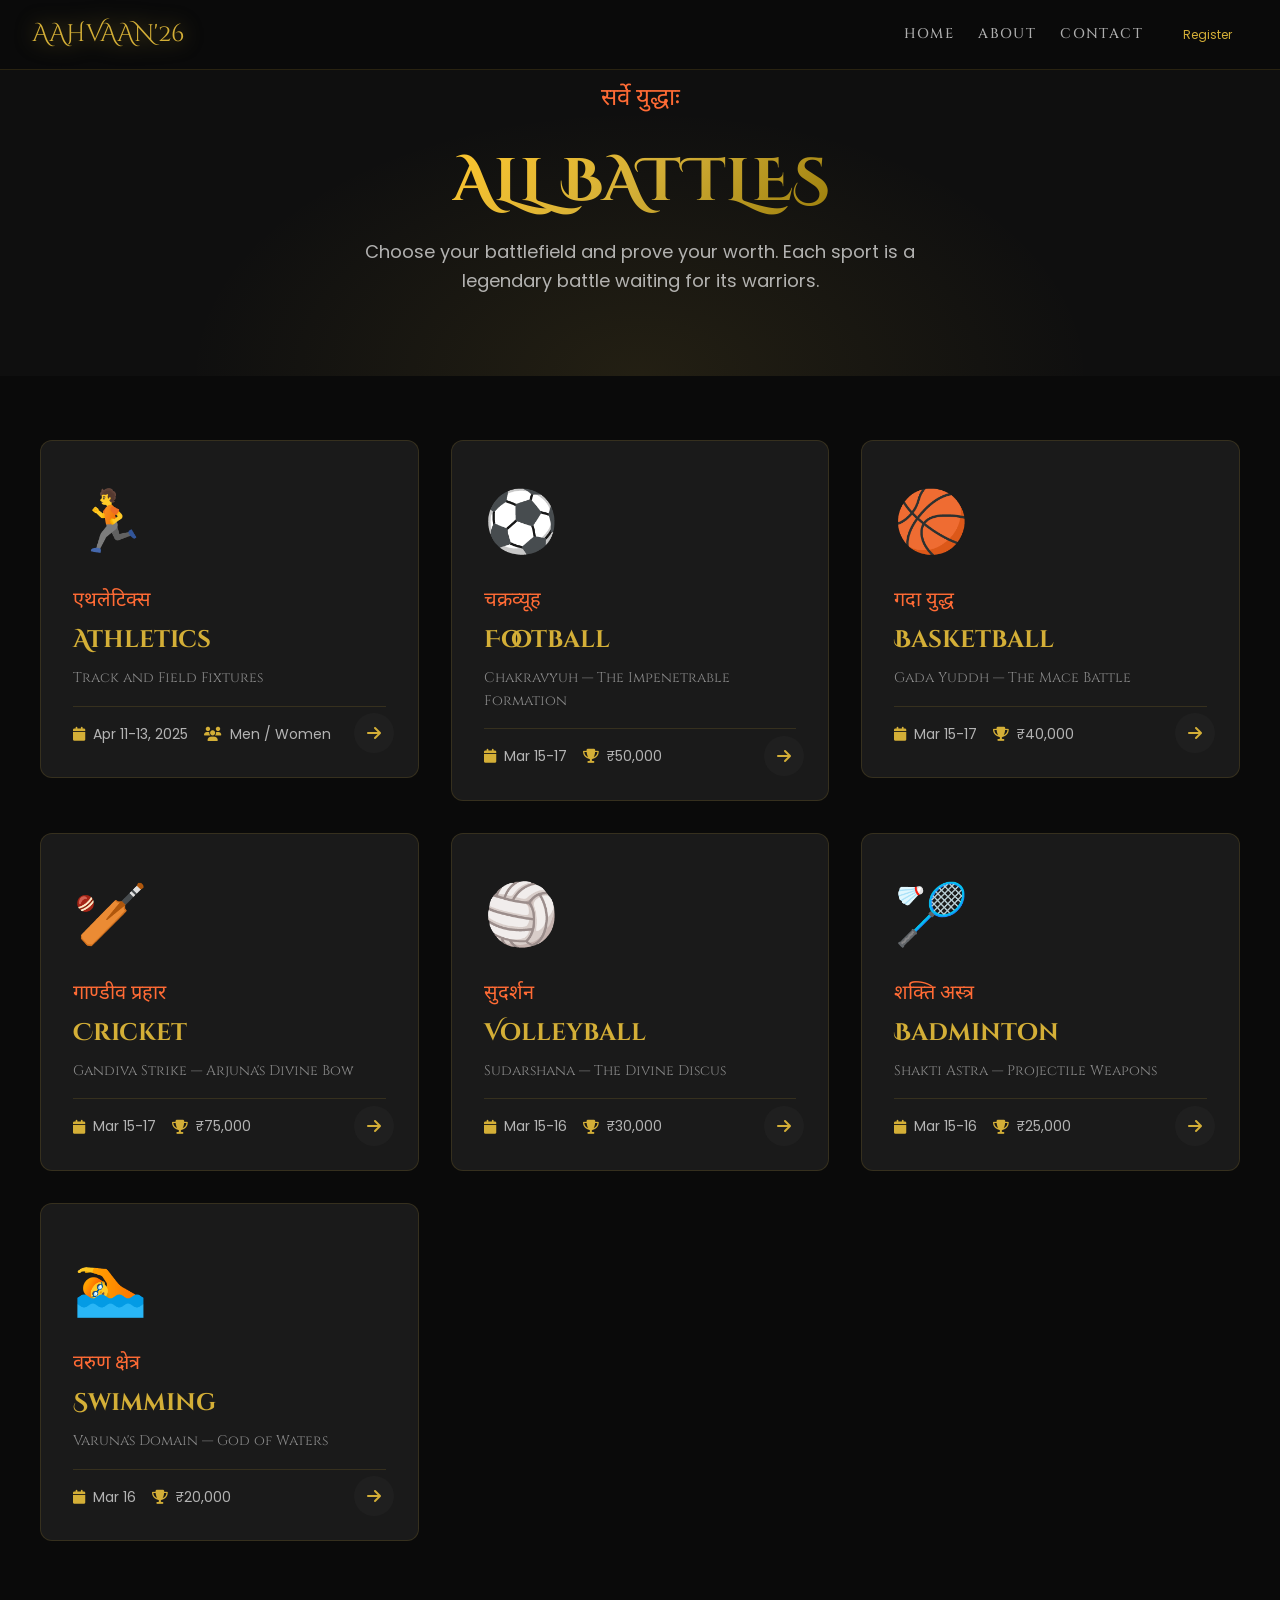
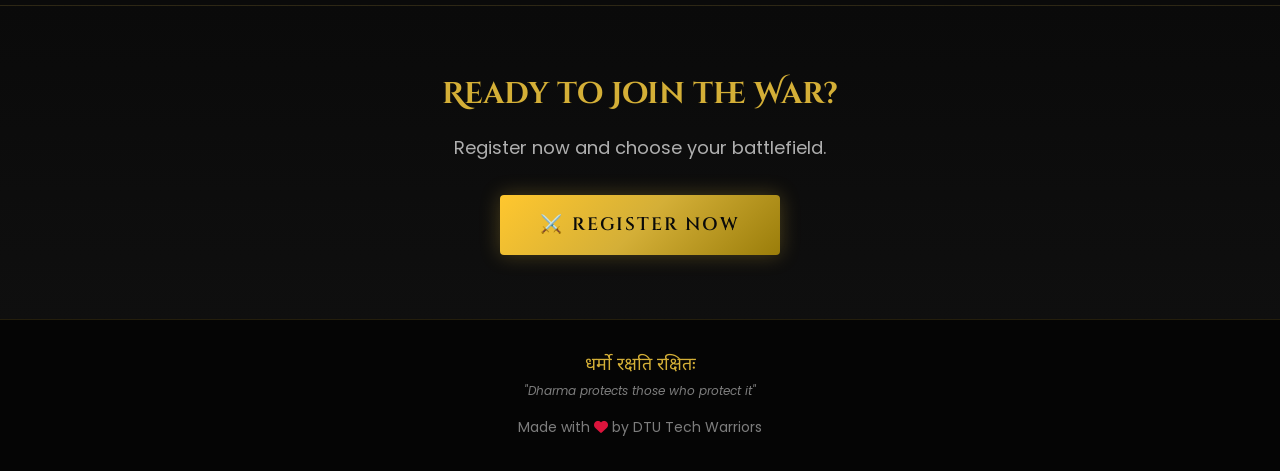
==== commit 5bccf76b: "fixtures update" ====
--- a/events.html
+++ b/events.html
@@ -206,6 +206,19 @@
     <section class="events-grid-section">
         <div class="events-grid-container">
             <div class="events-grid">
+                <a href="events/athletics.html" class="event-card-link">
+                    <div class="event-grid-card">
+                        <div class="event-card-icon">🏃</div>
+                        <div class="event-card-sanskrit">एथलेटिक्स</div>
+                        <h2 class="event-card-name">Athletics</h2>
+                        <p class="event-card-battle">Track and Field Fixtures</p>
+                        <div class="event-card-meta">
+                            <div class="event-card-meta-item"><i class="fas fa-calendar"></i> Apr 11-13, 2025</div>
+                            <div class="event-card-meta-item"><i class="fas fa-users"></i> Men / Women</div>
+                        </div>
+                        <div class="event-card-arrow"><i class="fas fa-arrow-right"></i></div>
+                    </div>
+                </a>
 
                 <a href="events/football.html" class="event-card-link">
                     <div class="event-grid-card">
@@ -312,4 +325,4 @@
     <script src="js/main.js"></script>
 </body>
 
-</html>+</html>
--- a/css/event-page.css
+++ b/css/event-page.css
@@ -205,6 +205,22 @@
     background: rgba(212, 175, 55, 0.05);
 }
 
+.schedule-note {
+    margin-top: var(--space-4);
+    padding: var(--space-4);
+    border-left: 3px solid var(--fire-500);
+    border-radius: var(--radius-md);
+    background: rgba(255, 107, 53, 0.08);
+    font-family: var(--font-body);
+    font-size: var(--font-size-sm);
+    line-height: 1.7;
+    color: var(--color-text-secondary);
+}
+
+.schedule-note strong {
+    color: var(--gold-500);
+}
+
 .round-badge {
     display: inline-block;
     padding: var(--space-1) var(--space-3);
@@ -476,4 +492,4 @@
     .teams-grid {
         grid-template-columns: repeat(2, 1fr);
     }
-}+}
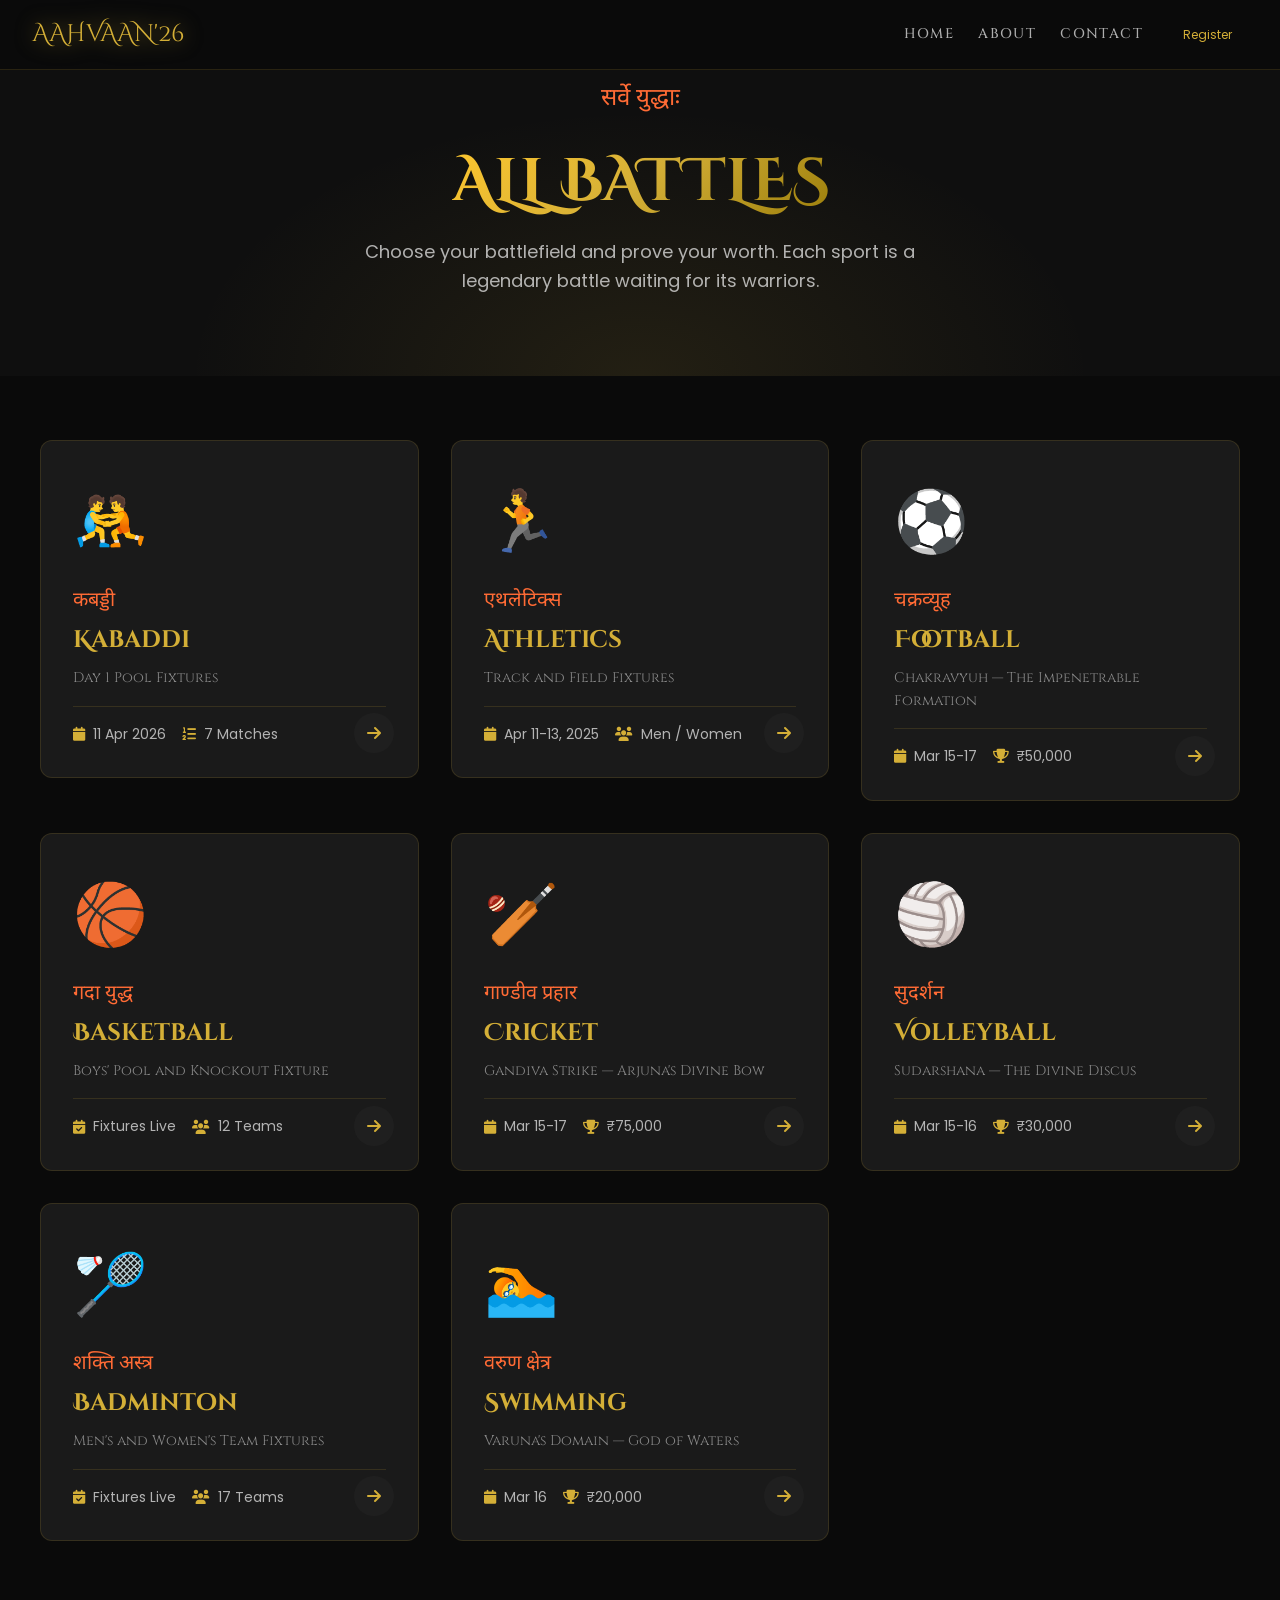
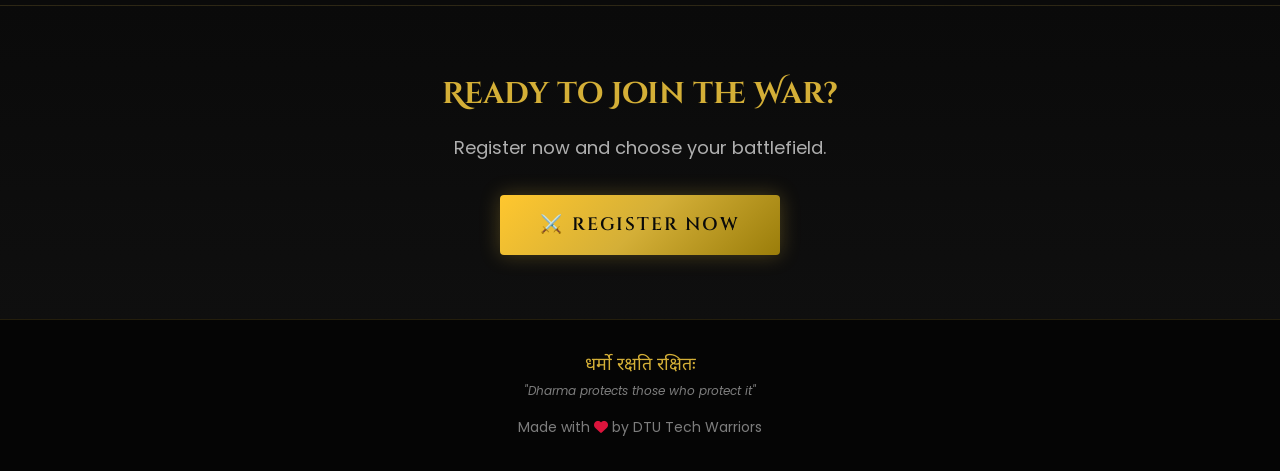
==== commit cbcc3e09: "fixtures update" ====
--- a/events.html
+++ b/events.html
@@ -206,6 +206,20 @@
     <section class="events-grid-section">
         <div class="events-grid-container">
             <div class="events-grid">
+                <a href="events/kabaddi.html" class="event-card-link">
+                    <div class="event-grid-card">
+                        <div class="event-card-icon">🤼</div>
+                        <div class="event-card-sanskrit">कबड्डी</div>
+                        <h2 class="event-card-name">Kabaddi</h2>
+                        <p class="event-card-battle">Day 1 Pool Fixtures</p>
+                        <div class="event-card-meta">
+                            <div class="event-card-meta-item"><i class="fas fa-calendar"></i> 11 Apr 2026</div>
+                            <div class="event-card-meta-item"><i class="fas fa-list-ol"></i> 7 Matches</div>
+                        </div>
+                        <div class="event-card-arrow"><i class="fas fa-arrow-right"></i></div>
+                    </div>
+                </a>
+
                 <a href="events/athletics.html" class="event-card-link">
                     <div class="event-grid-card">
                         <div class="event-card-icon">🏃</div>
@@ -239,10 +253,10 @@
                         <div class="event-card-icon">🏀</div>
                         <div class="event-card-sanskrit">गदा युद्ध</div>
                         <h2 class="event-card-name">Basketball</h2>
-                        <p class="event-card-battle">Gada Yuddh — The Mace Battle</p>
-                        <div class="event-card-meta">
-                            <div class="event-card-meta-item"><i class="fas fa-calendar"></i> Mar 15-17</div>
-                            <div class="event-card-meta-item"><i class="fas fa-trophy"></i> ₹40,000</div>
+                        <p class="event-card-battle">Boys' Pool and Knockout Fixture</p>
+                        <div class="event-card-meta">
+                            <div class="event-card-meta-item"><i class="fas fa-calendar-check"></i> Fixtures Live</div>
+                            <div class="event-card-meta-item"><i class="fas fa-users"></i> 12 Teams</div>
                         </div>
                         <div class="event-card-arrow"><i class="fas fa-arrow-right"></i></div>
                     </div>
@@ -281,10 +295,10 @@
                         <div class="event-card-icon">🏸</div>
                         <div class="event-card-sanskrit">शक्ति अस्त्र</div>
                         <h2 class="event-card-name">Badminton</h2>
-                        <p class="event-card-battle">Shakti Astra — Projectile Weapons</p>
-                        <div class="event-card-meta">
-                            <div class="event-card-meta-item"><i class="fas fa-calendar"></i> Mar 15-16</div>
-                            <div class="event-card-meta-item"><i class="fas fa-trophy"></i> ₹25,000</div>
+                        <p class="event-card-battle">Men's and Women's Team Fixtures</p>
+                        <div class="event-card-meta">
+                            <div class="event-card-meta-item"><i class="fas fa-calendar-check"></i> Fixtures Live</div>
+                            <div class="event-card-meta-item"><i class="fas fa-users"></i> 17 Teams</div>
                         </div>
                         <div class="event-card-arrow"><i class="fas fa-arrow-right"></i></div>
                     </div>
--- a/css/event-page.css
+++ b/css/event-page.css
@@ -163,6 +163,15 @@
     max-width: 800px;
 }
 
+.event-subsection-header {
+    font-family: var(--font-heading);
+    font-size: var(--font-size-lg);
+    color: var(--fire-500);
+    text-transform: uppercase;
+    letter-spacing: 0.12em;
+    margin: var(--space-8) 0 var(--space-4);
+}
+
 /* ========================================
    SCHEDULE TABLE
    ======================================== */
@@ -273,6 +282,10 @@
     gap: var(--space-4);
 }
 
+.teams-block + .teams-block {
+    margin-top: var(--space-10);
+}
+
 .team-card {
     padding: var(--space-4);
     background: var(--dark-400);
@@ -296,6 +309,59 @@
 }
 
 /* ========================================
+   POOLS GRID
+   ======================================== */
+.pools-grid {
+    display: grid;
+    grid-template-columns: repeat(2, minmax(0, 1fr));
+    gap: var(--space-6);
+}
+
+.pool-card {
+    padding: var(--space-6);
+    background: linear-gradient(180deg, rgba(212, 175, 55, 0.06) 0%, rgba(18, 18, 18, 0.95) 100%);
+    border: 1px solid var(--color-border-subtle);
+    border-radius: var(--radius-lg);
+}
+
+.pool-card-header {
+    display: flex;
+    align-items: center;
+    justify-content: space-between;
+    gap: var(--space-3);
+    margin-bottom: var(--space-4);
+}
+
+.pool-title {
+    font-family: var(--font-display);
+    font-size: var(--font-size-xl);
+    color: var(--gold-500);
+}
+
+.pool-subtitle {
+    font-family: var(--font-heading);
+    font-size: var(--font-size-xs);
+    color: var(--fire-500);
+    text-transform: uppercase;
+    letter-spacing: 0.14em;
+}
+
+.pool-team-list {
+    display: grid;
+    gap: var(--space-3);
+}
+
+.pool-team {
+    padding: var(--space-3) var(--space-4);
+    background: var(--dark-400);
+    border: 1px solid var(--color-border-subtle);
+    border-radius: var(--radius-md);
+    font-family: var(--font-heading);
+    font-size: var(--font-size-sm);
+    color: var(--color-text);
+}
+
+/* ========================================
    INFO CARDS
    ======================================== */
 .info-grid {
@@ -478,6 +544,10 @@
     .info-grid {
         grid-template-columns: repeat(2, 1fr);
     }
+
+    .pools-grid {
+        grid-template-columns: 1fr;
+    }
 }
 
 @media (max-width: 480px) {
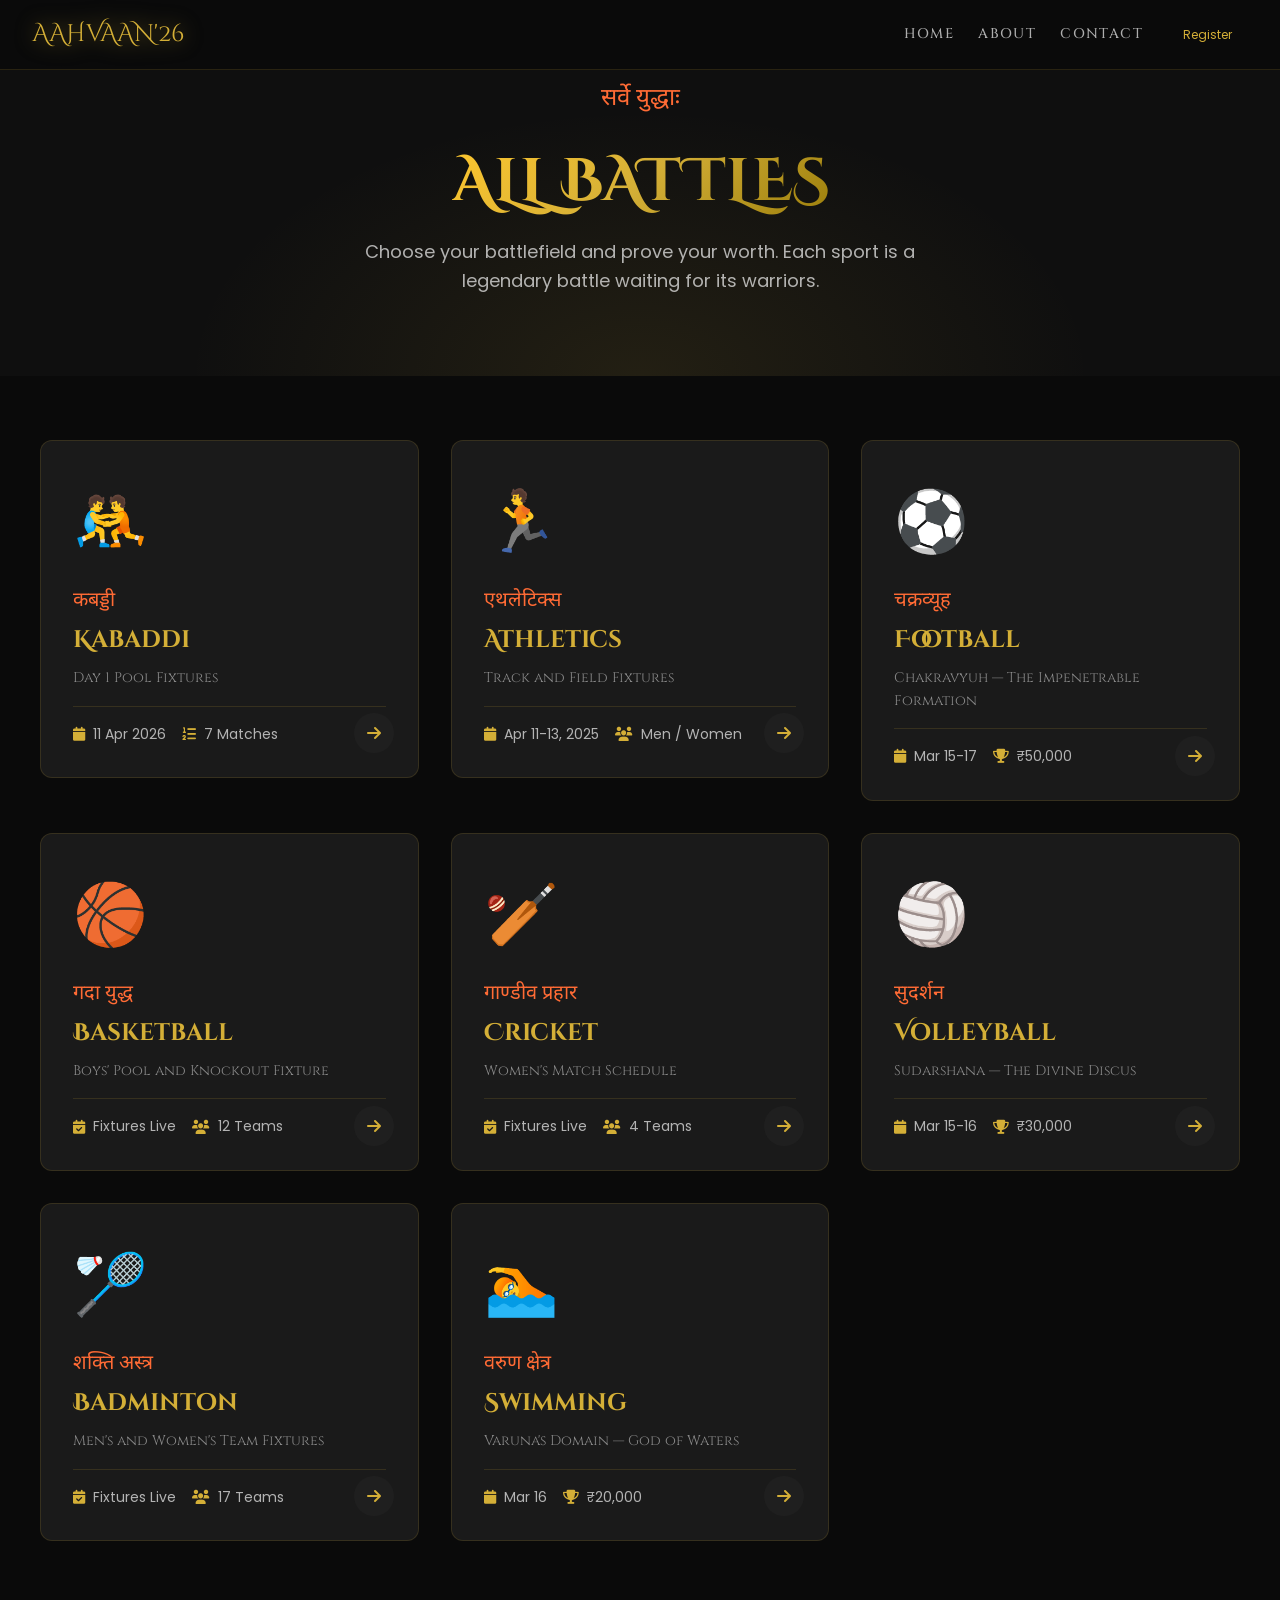
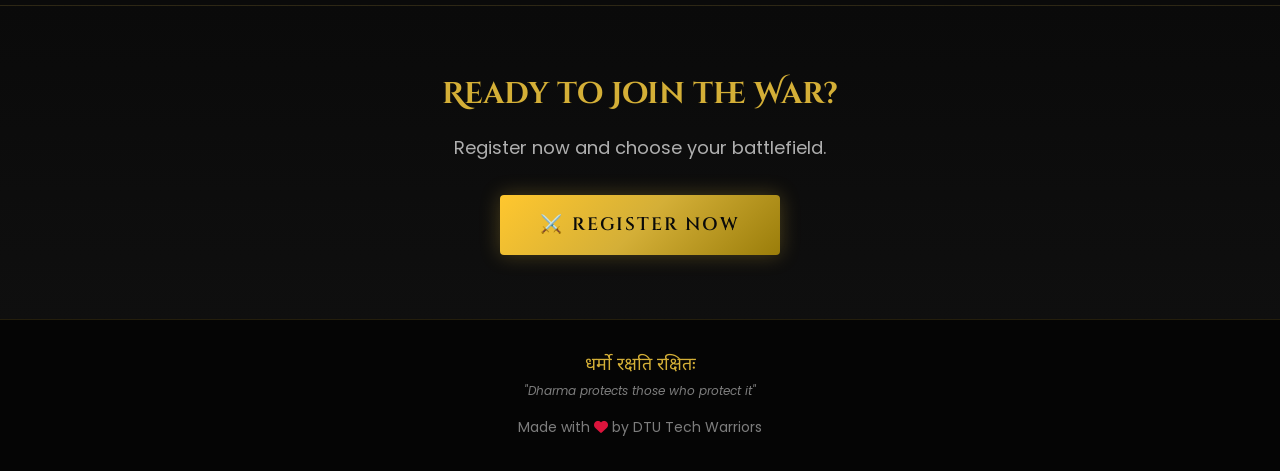
==== commit 9a127612: "fixtures" ====
--- a/events.html
+++ b/events.html
@@ -267,10 +267,10 @@
                         <div class="event-card-icon">🏏</div>
                         <div class="event-card-sanskrit">गाण्डीव प्रहार</div>
                         <h2 class="event-card-name">Cricket</h2>
-                        <p class="event-card-battle">Gandiva Strike — Arjuna's Divine Bow</p>
-                        <div class="event-card-meta">
-                            <div class="event-card-meta-item"><i class="fas fa-calendar"></i> Mar 15-17</div>
-                            <div class="event-card-meta-item"><i class="fas fa-trophy"></i> ₹75,000</div>
+                        <p class="event-card-battle">Women's Match Schedule</p>
+                        <div class="event-card-meta">
+                            <div class="event-card-meta-item"><i class="fas fa-calendar-check"></i> Fixtures Live</div>
+                            <div class="event-card-meta-item"><i class="fas fa-users"></i> 4 Teams</div>
                         </div>
                         <div class="event-card-arrow"><i class="fas fa-arrow-right"></i></div>
                     </div>
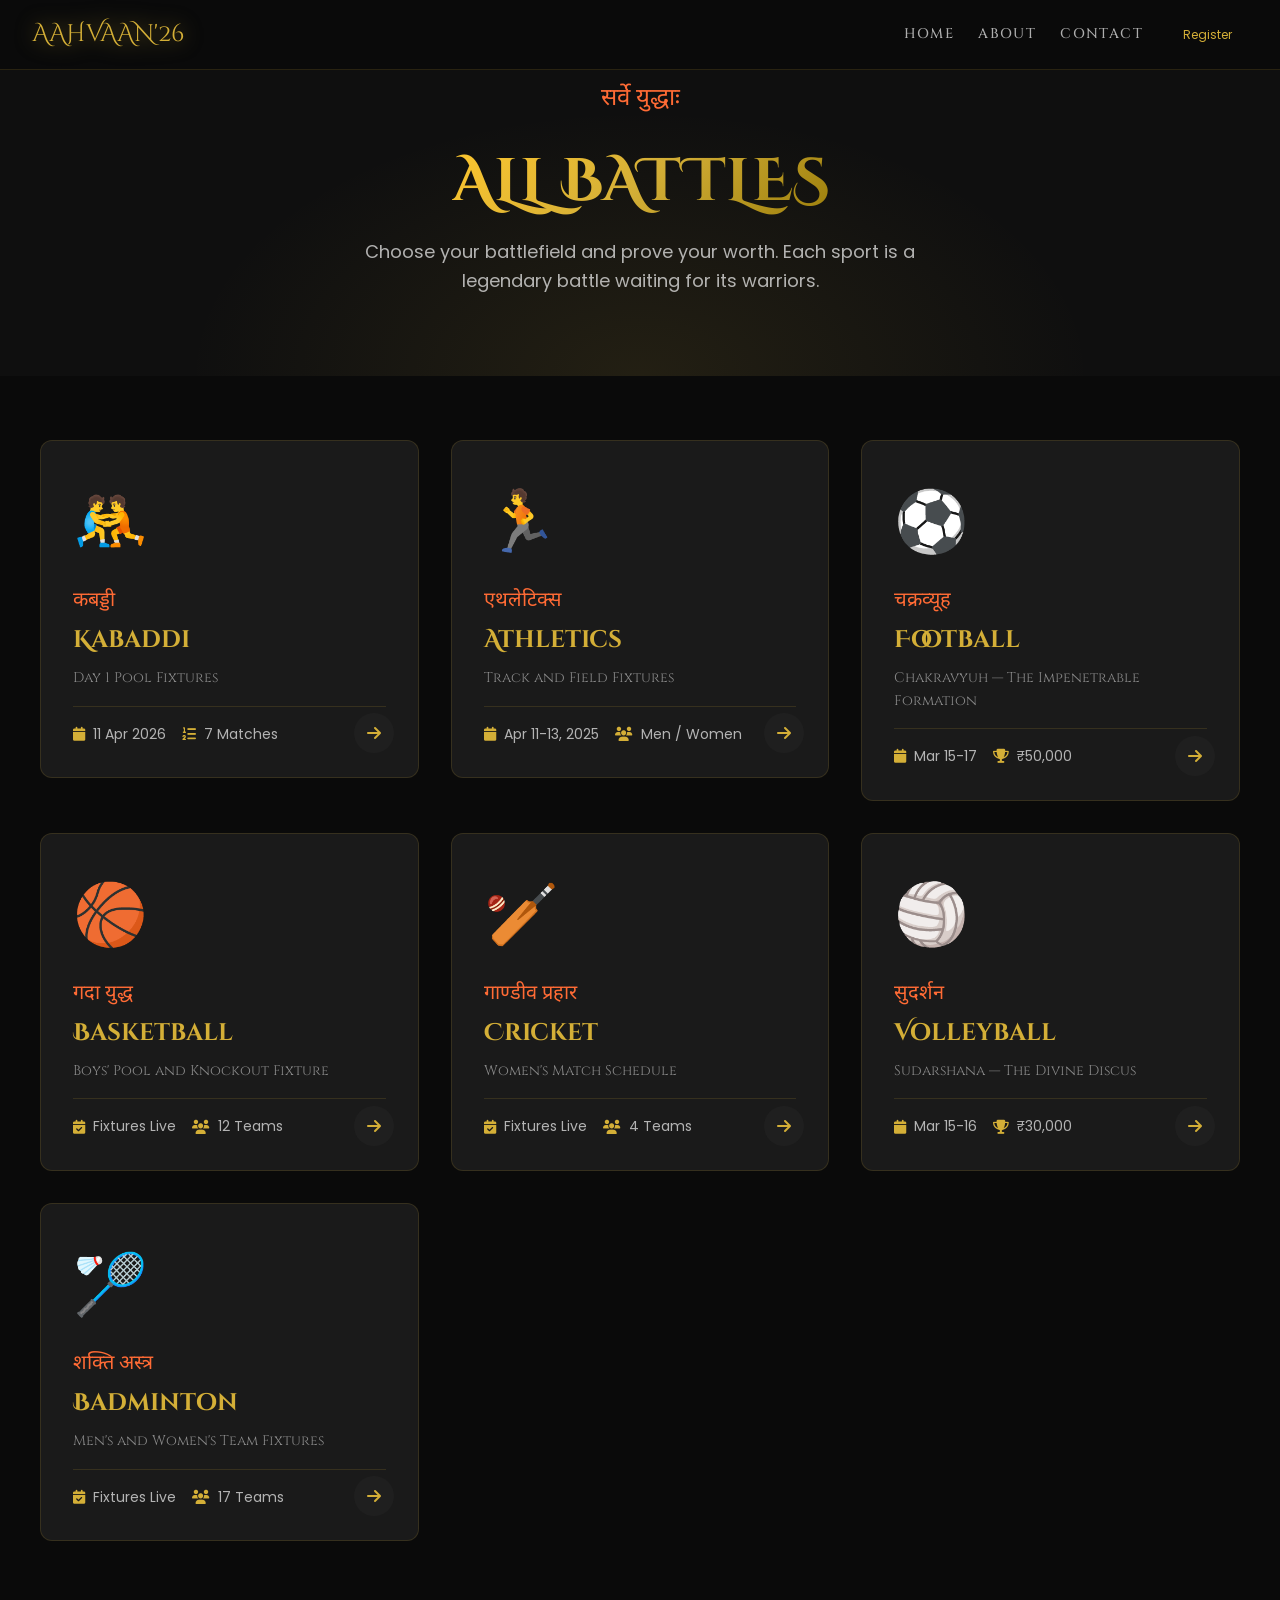
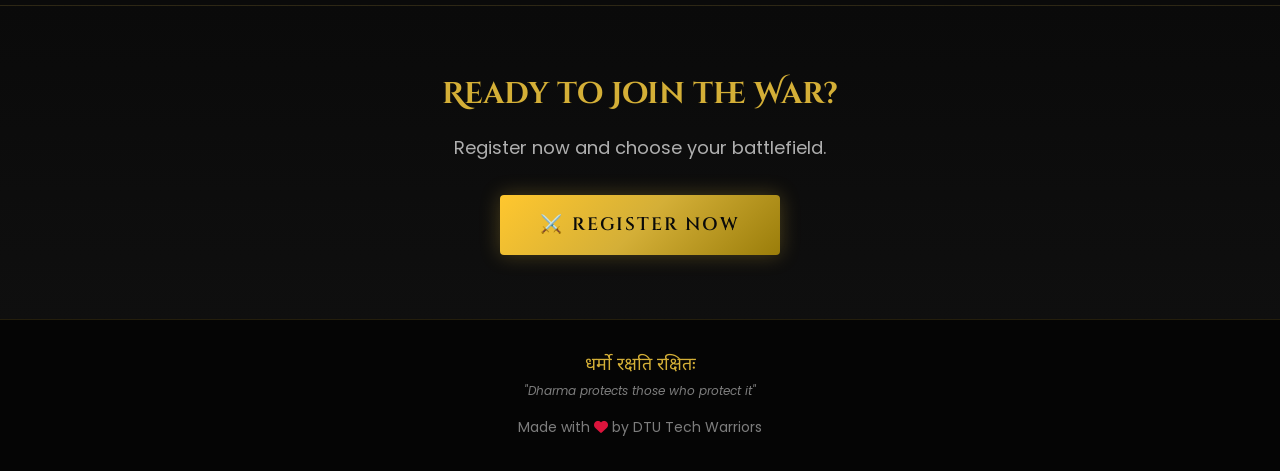
==== commit b8377aa2: "fixtures" ====
--- a/events.html
+++ b/events.html
@@ -304,20 +304,6 @@
                     </div>
                 </a>
 
-                <a href="events/swimming.html" class="event-card-link">
-                    <div class="event-grid-card">
-                        <div class="event-card-icon">🏊</div>
-                        <div class="event-card-sanskrit">वरुण क्षेत्र</div>
-                        <h2 class="event-card-name">Swimming</h2>
-                        <p class="event-card-battle">Varuna's Domain — God of Waters</p>
-                        <div class="event-card-meta">
-                            <div class="event-card-meta-item"><i class="fas fa-calendar"></i> Mar 16</div>
-                            <div class="event-card-meta-item"><i class="fas fa-trophy"></i> ₹20,000</div>
-                        </div>
-                        <div class="event-card-arrow"><i class="fas fa-arrow-right"></i></div>
-                    </div>
-                </a>
-
             </div>
         </div>
     </section>
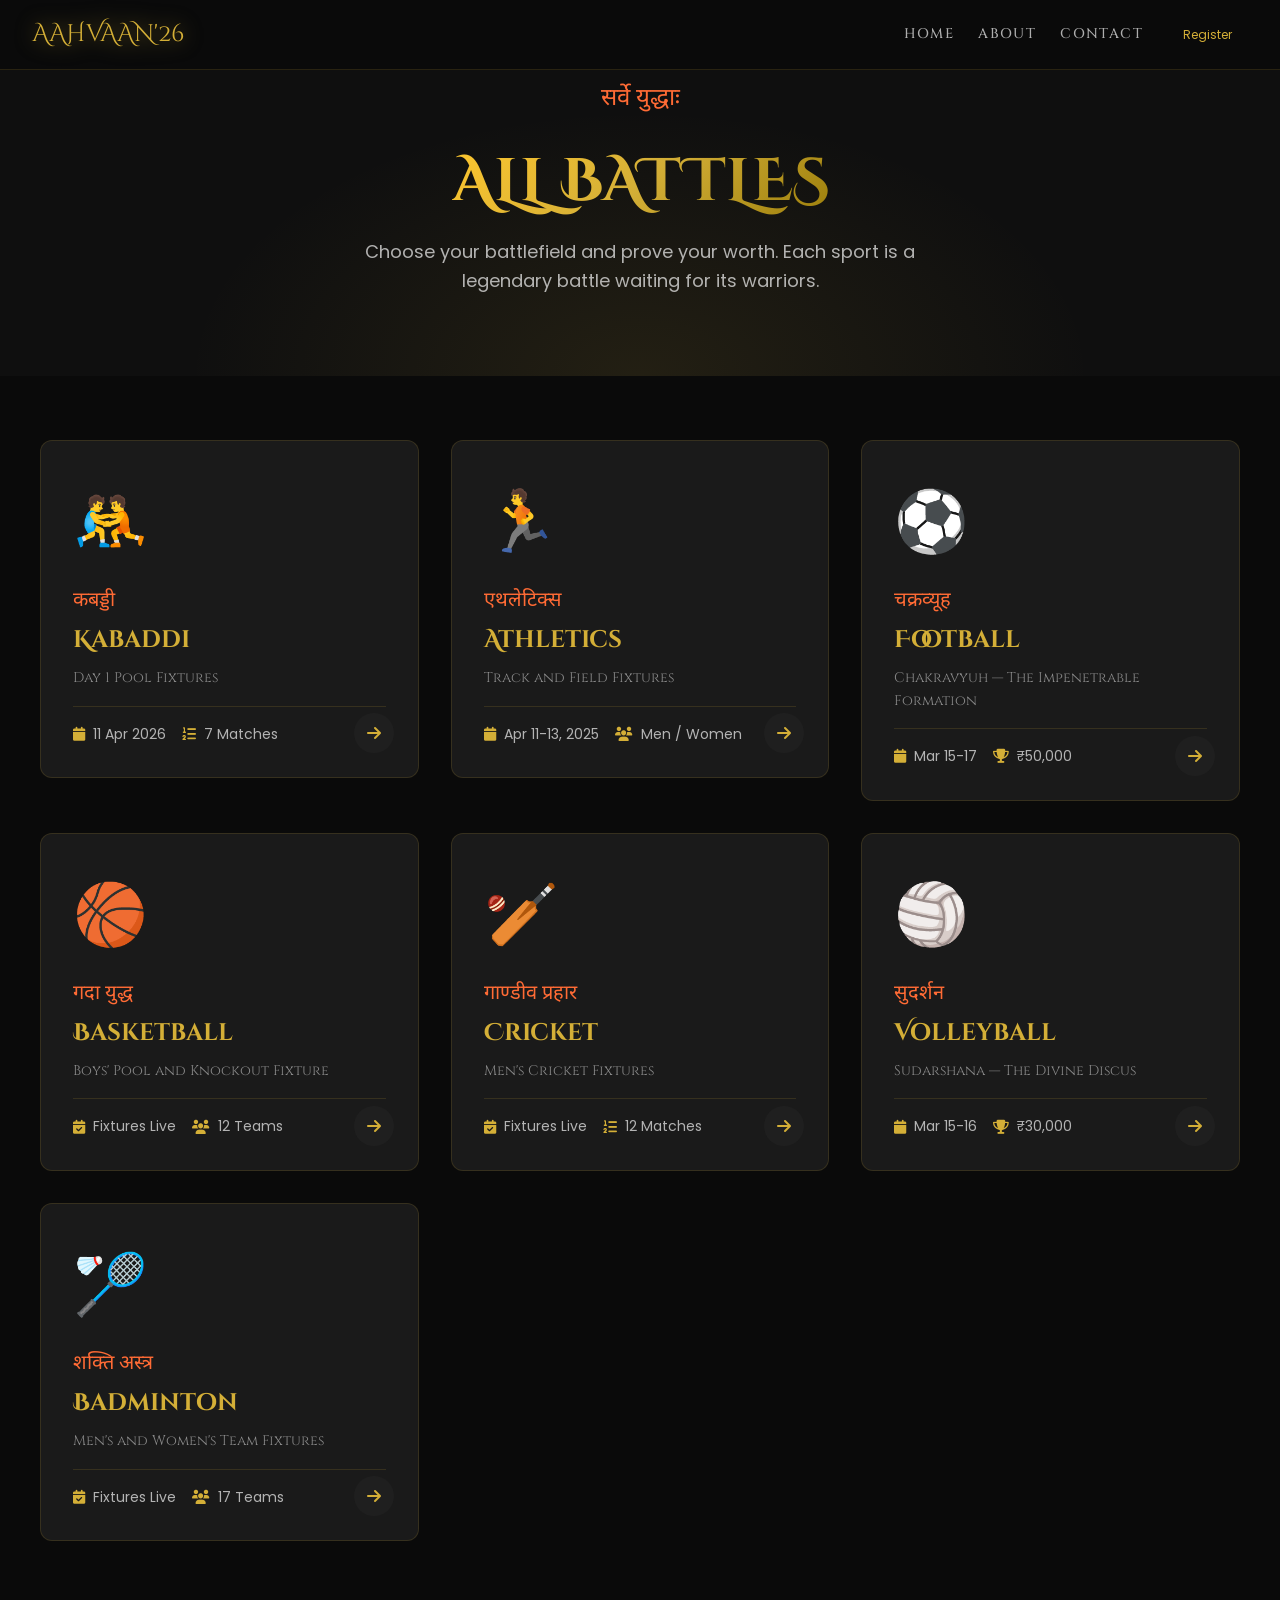
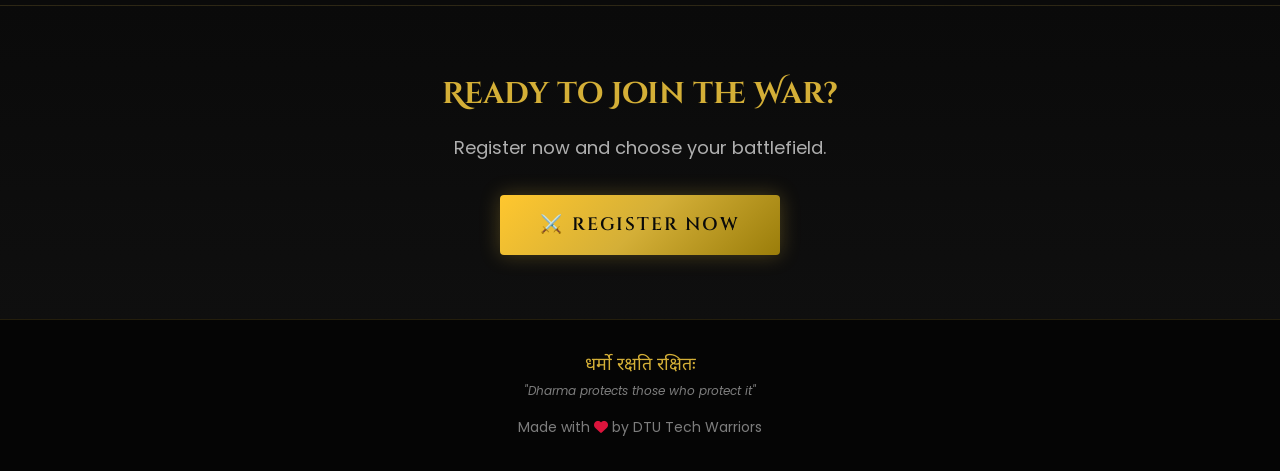
==== commit 9ed49095: "fixtures" ====
--- a/events.html
+++ b/events.html
@@ -267,10 +267,10 @@
                         <div class="event-card-icon">🏏</div>
                         <div class="event-card-sanskrit">गाण्डीव प्रहार</div>
                         <h2 class="event-card-name">Cricket</h2>
-                        <p class="event-card-battle">Women's Match Schedule</p>
+                        <p class="event-card-battle">Men's Cricket Fixtures</p>
                         <div class="event-card-meta">
                             <div class="event-card-meta-item"><i class="fas fa-calendar-check"></i> Fixtures Live</div>
-                            <div class="event-card-meta-item"><i class="fas fa-users"></i> 4 Teams</div>
+                            <div class="event-card-meta-item"><i class="fas fa-list-ol"></i> 12 Matches</div>
                         </div>
                         <div class="event-card-arrow"><i class="fas fa-arrow-right"></i></div>
                     </div>
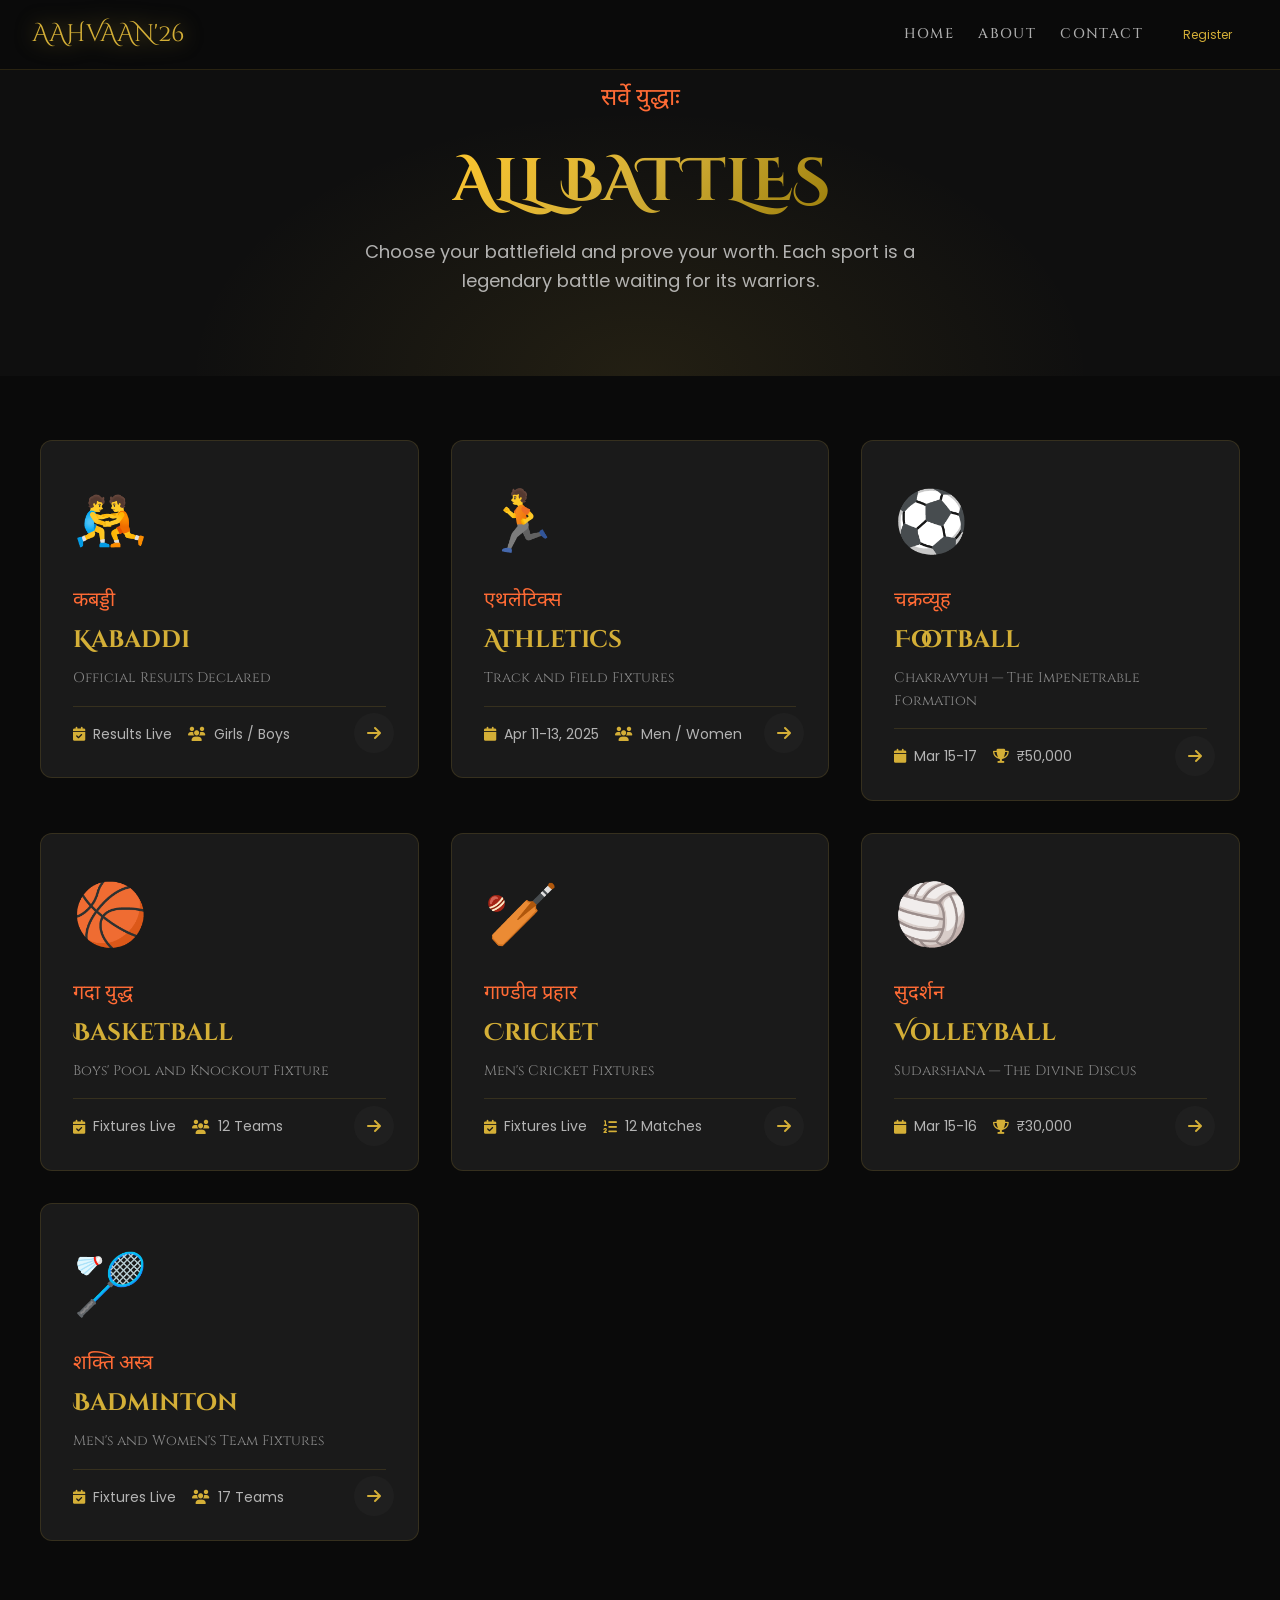
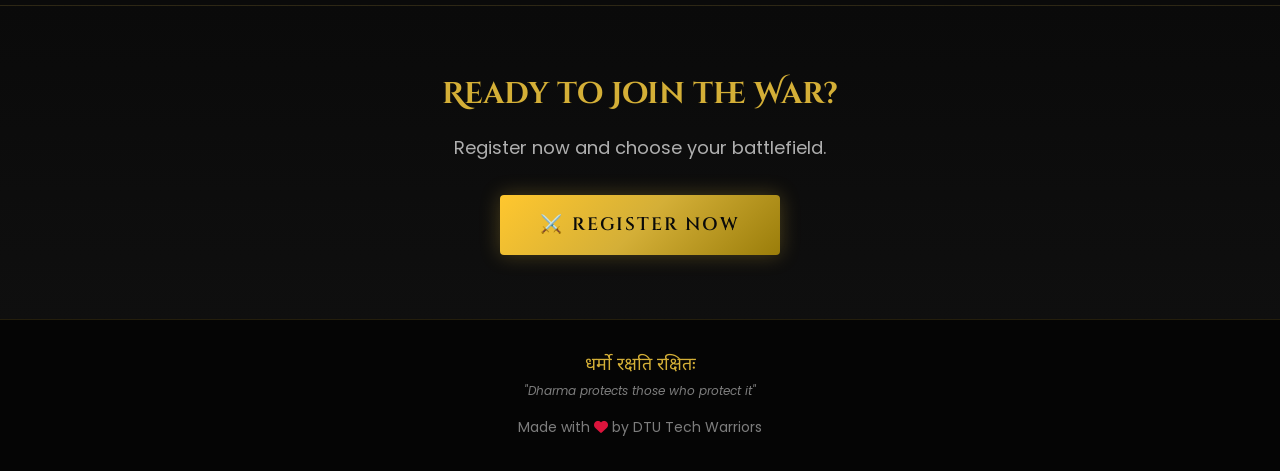
==== commit 1bd50e94: "kabaddi results" ====
--- a/events.html
+++ b/events.html
@@ -211,10 +211,10 @@
                         <div class="event-card-icon">🤼</div>
                         <div class="event-card-sanskrit">कबड्डी</div>
                         <h2 class="event-card-name">Kabaddi</h2>
-                        <p class="event-card-battle">Day 1 Pool Fixtures</p>
-                        <div class="event-card-meta">
-                            <div class="event-card-meta-item"><i class="fas fa-calendar"></i> 11 Apr 2026</div>
-                            <div class="event-card-meta-item"><i class="fas fa-list-ol"></i> 7 Matches</div>
+                        <p class="event-card-battle">Official Results Declared</p>
+                        <div class="event-card-meta">
+                            <div class="event-card-meta-item"><i class="fas fa-calendar-check"></i> Results Live</div>
+                            <div class="event-card-meta-item"><i class="fas fa-users"></i> Girls / Boys</div>
                         </div>
                         <div class="event-card-arrow"><i class="fas fa-arrow-right"></i></div>
                     </div>
